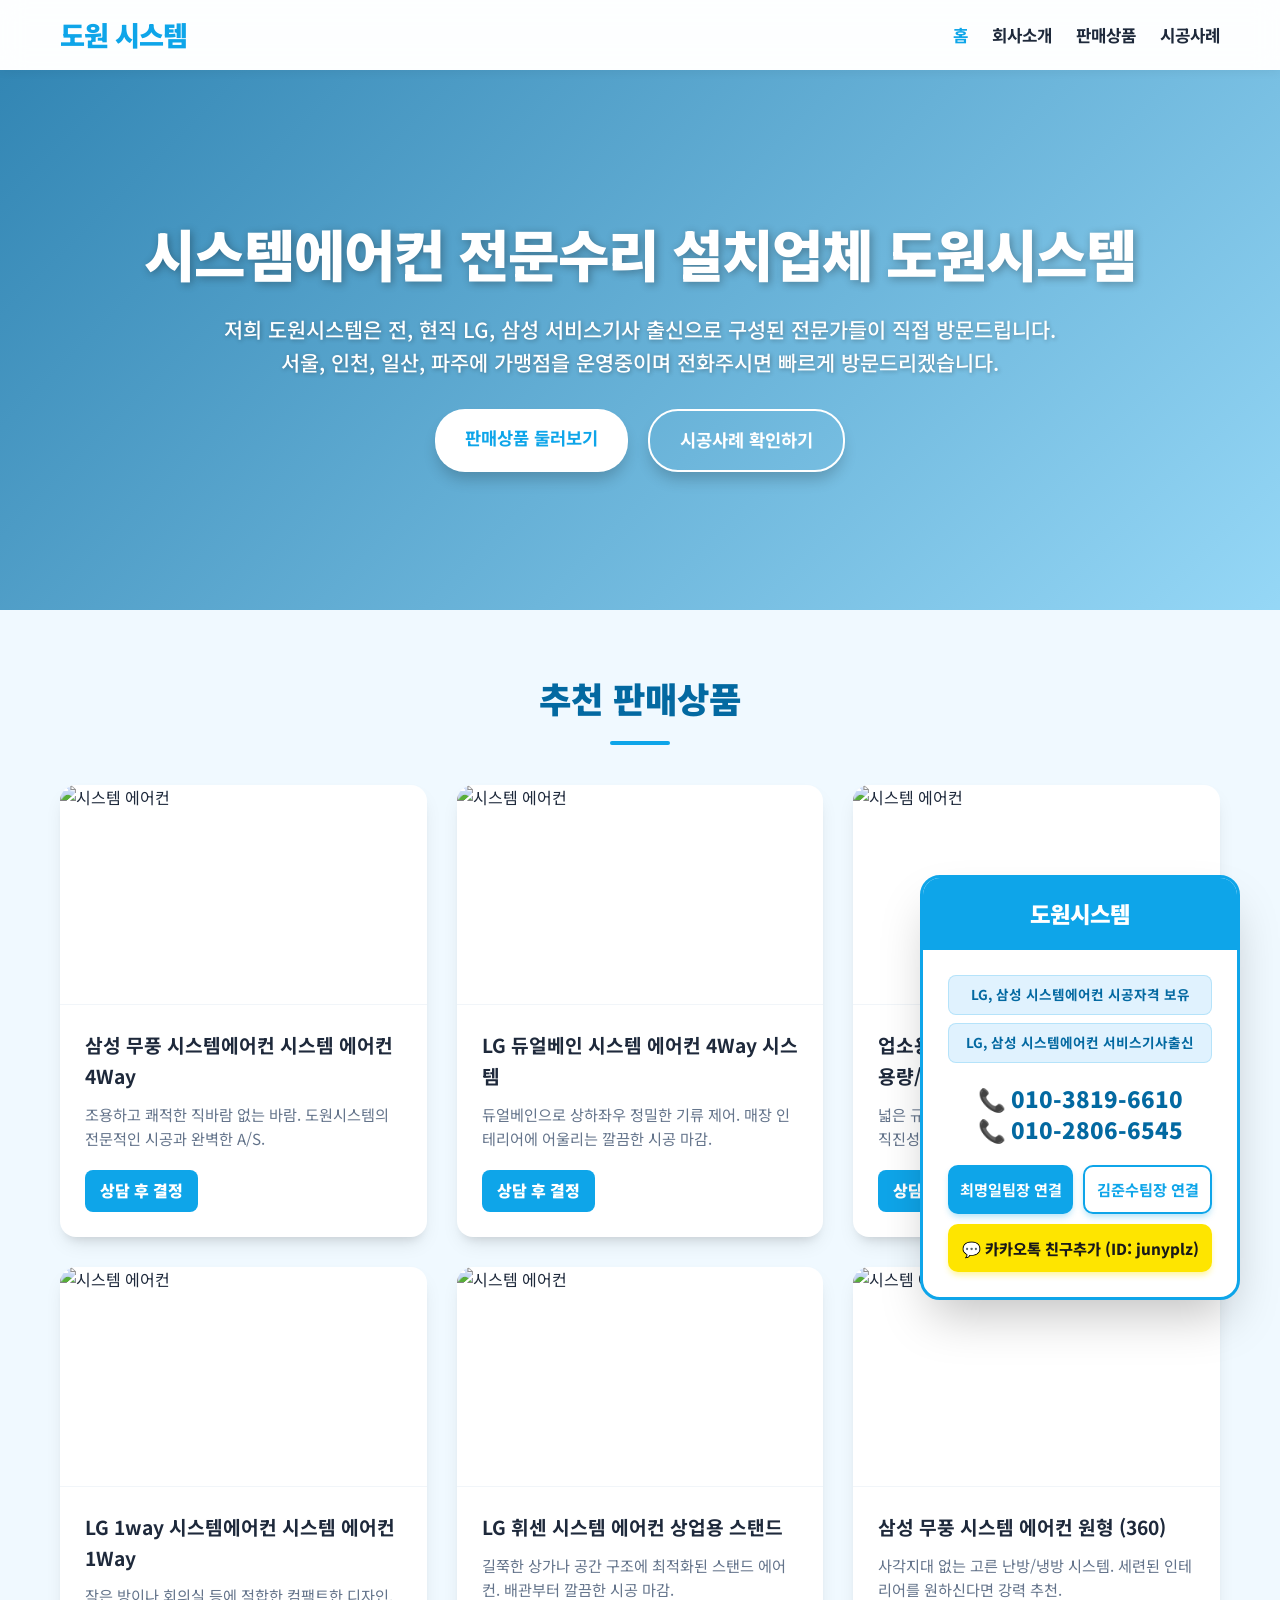
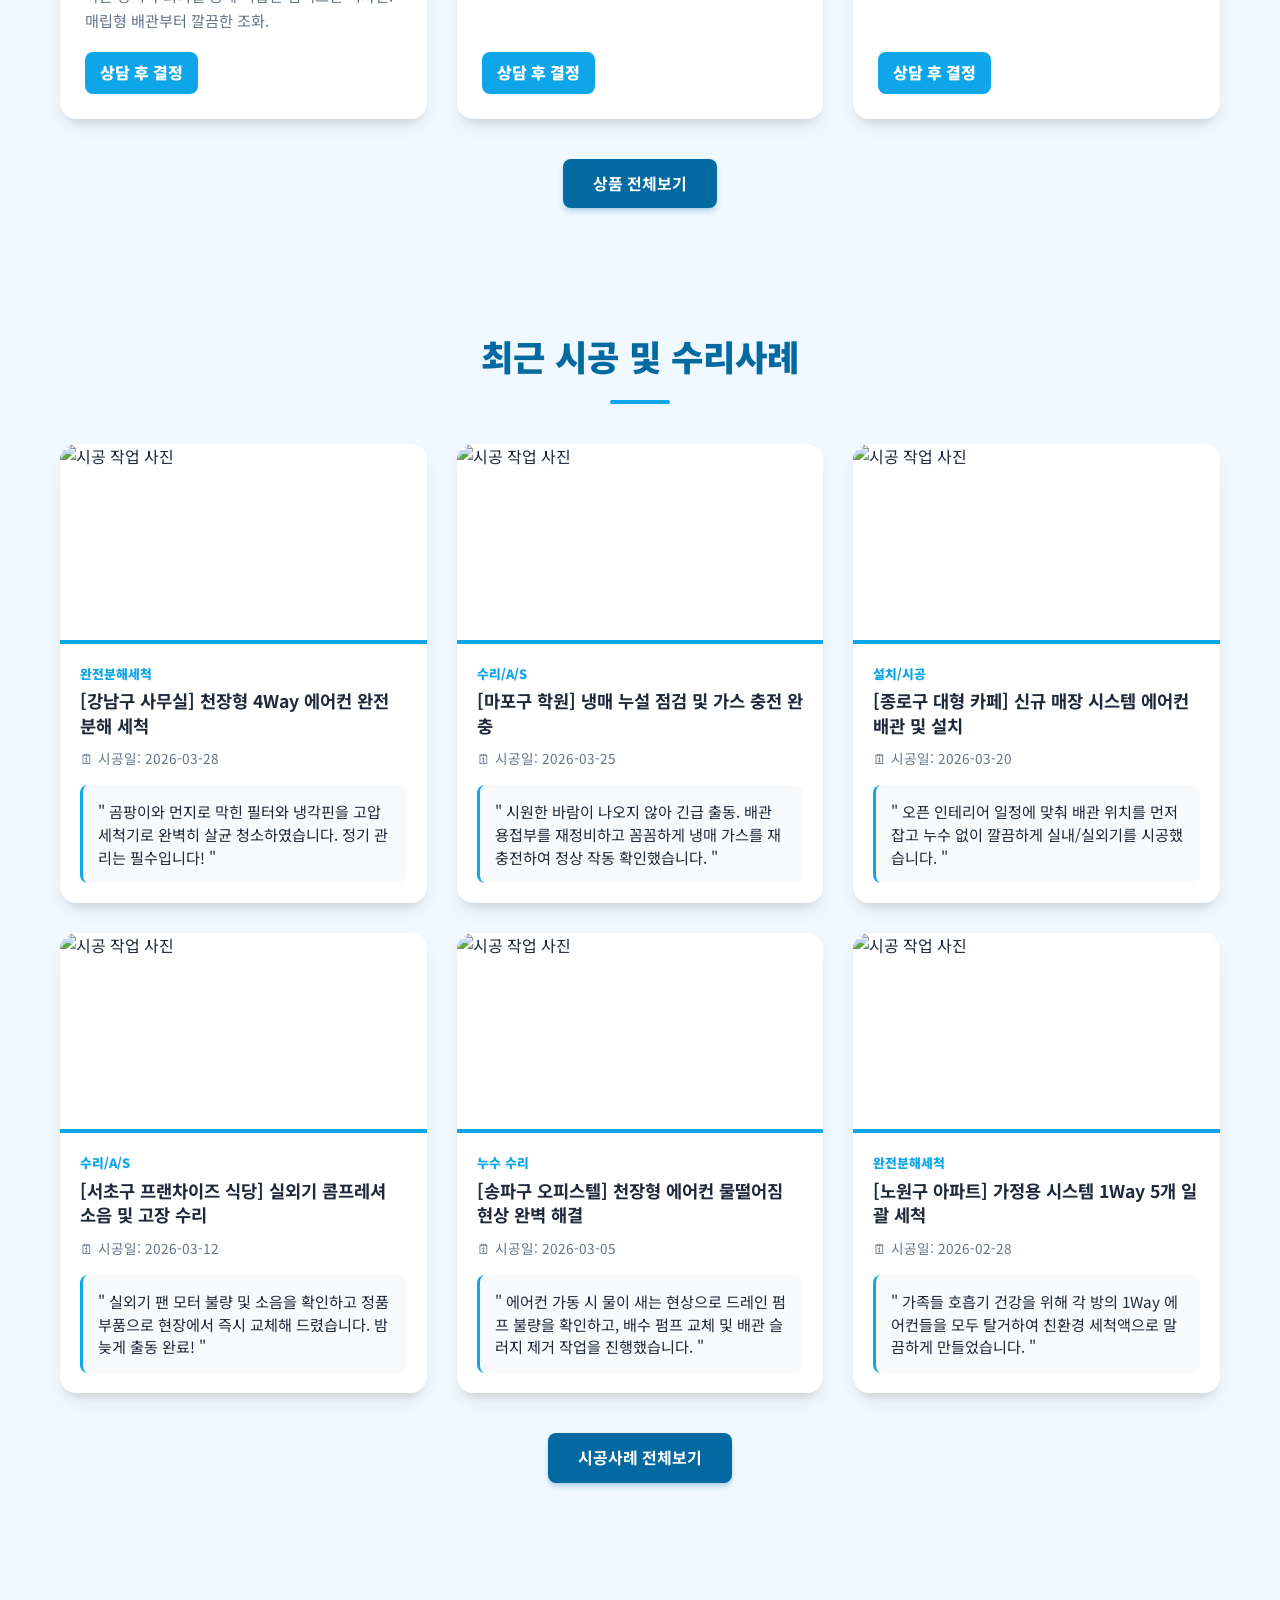
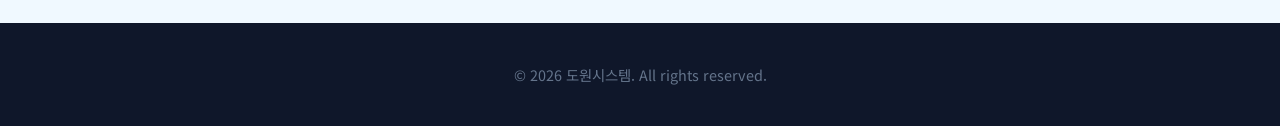
==== index.html @ b9a79e6d "Add files via upload" ====
<!DOCTYPE html>
<html lang="ko">
<head>
    <meta charset="UTF-8">
    <meta name="viewport" content="width=device-width, initial-scale=1.0">
    <title>도원시스템 - 시스템 에어컨 수리 및 판매 전문</title>
    <meta name="description" content="LG, 삼성 시스템에어컨 전문. 수리, 판매, 세척을 책임지는 도원시스템입니다. 최고의 기술력으로 보답하겠습니다.">
    <link rel="stylesheet" href="styles.css">
    <link href="https://fonts.googleapis.com/css2?family=Noto+Sans+KR:wght@400;500;700;900&display=swap" rel="stylesheet">
</head>
<body>
    <!-- Header -->
    <header class="navbar">
        <div class="container">
            <h1 class="logo"><a href="index.html" style="color:inherit;text-decoration:none;">도원 시스템</a></h1>
            <nav>
                <a href="index.html" class="active">홈</a>
                <a href="about.html">회사소개</a>
                <a href="products.html">판매상품</a>
                <a href="portfolio.html">시공사례</a>
            </nav>
        </div>
    </header>

    <!-- Hero Section -->
    <section id="hero" class="hero">
        <div class="hero-overlay"></div>
        <div class="hero-content">
            <h2>시스템에어컨 전문수리 설치업체 도원시스템</h2>
            <p>저희 도원시스템은 전, 현직 LG, 삼성 서비스기사 출신으로 구성된 전문가들이 직접 방문드립니다.<br>서울, 인천, 일산, 파주에 가맹점을 운영중이며 전화주시면 빠르게 방문드리겠습니다.</p>
            <div class="hero-buttons">
                <a href="products.html" class="hero-btn">판매상품 둘러보기</a>
                <a href="portfolio.html" class="hero-btn outline">시공사례 확인하기</a>
            </div>
        </div>
    </section>

    <!-- Preview Sections -->
    <main class="container">
        <!-- Products Preview Section -->
        <section id="preview-products" class="section">
            <h2 class="section-title">추천 판매상품</h2>
            <div class="grid" id="product-grid-preview">
                <!-- 6 Products dynamically inserted via JS -->
            </div>
            <div class="center-btn-container">
                <a href="products.html" class="view-all-btn">상품 전체보기</a>
            </div>
        </section>

        <!-- Portfolio Preview Section -->
        <section id="preview-portfolio" class="section">
            <h2 class="section-title">최근 시공 및 수리사례</h2>
            <div class="grid" id="portfolio-grid-preview">
                <!-- 6 Portfolios dynamically inserted via JS -->
            </div>
            <div class="center-btn-container">
                <a href="portfolio.html" class="view-all-btn">시공사례 전체보기</a>
            </div>
        </section>
    </main>

    <!-- Floating Business Card -->
    <div class="floating-card visible" id="floating-card">
        <div class="card-header">도원시스템</div>
        <div class="card-body">
            <div class="qualifications">
                <span class="badge">LG, 삼성 시스템에어컨 시공자격 보유</span>
                <span class="badge">LG, 삼성 시스템에어컨 서비스기사출신</span>
            </div>
            <div class="contact-info">
                <p>📞 010-3819-6610</p>
                <p>📞 010-2806-6545</p>
            </div>
            <div class="btn-group">
                <a href="tel:01038196610" class="call-btn">최명일팀장 연결</a>
                <a href="tel:01028066545" class="call-btn outline">김준수팀장 연결</a>
            </div>
            <a href="kakaotalk://addfriend?id=junyplz" class="kakao-btn" onclick="if(!/Android|iPhone|iPad|iPod/i.test(navigator.userAgent)){ prompt('PC에서는 아래 카카오톡 ID를 복사하여 추가해주세요.', 'junyplz'); return false; }">💬 카카오톡 친구추가 (ID: junyplz)</a>
        </div>
    </div>

    <!-- Footer -->
    <footer>
        <div class="container">
            <p>&copy; 2026 도원시스템. All rights reserved.</p>
        </div>
    </footer>

    <script src="data.js"></script>
    <script src="script.js"></script>
</body>
</html>
---- styles.css ----
:root {
    --primary-blue: #0ea5e9;
    --sky-blue: #e0f2fe;
    --dark-blue: #0369a1;
    --text-dark: #1e293b;
    --text-light: #64748b;
    --bg-white: #ffffff;
    --shadow: 0 10px 20px -5px rgba(0, 0, 0, 0.1), 0 8px 10px -6px rgba(0, 0, 0, 0.1);
}

* {
    margin: 0;
    padding: 0;
    box-sizing: border-box;
    font-family: 'Noto Sans KR', sans-serif;
    scroll-behavior: smooth;
}

body {
    background-color: #f0f9ff;
    color: var(--text-dark);
    line-height: 1.6;
}

.container {
    max-width: 1200px;
    margin: 0 auto;
    padding: 0 20px;
}

/* Header */
.navbar {
    background-color: rgba(255, 255, 255, 0.85);
    backdrop-filter: blur(12px);
    position: fixed;
    top: 0;
    width: 100%;
    z-index: 1000;
    box-shadow: 0 2px 10px rgba(0,0,0,0.05);
}

.navbar .container {
    display: flex;
    justify-content: space-between;
    align-items: center;
    height: 70px;
}

.logo {
    color: var(--primary-blue);
    font-weight: 900;
    font-size: 1.7rem;
    letter-spacing: -1px;
}

.navbar nav a {
    text-decoration: none;
    color: var(--text-dark);
    margin-left: 20px;
    font-weight: 700;
    font-size: 1.05rem;
    transition: color 0.3s;
}

.navbar nav a:hover, .navbar nav a.active {
    color: var(--primary-blue);
}

/* Page Header for subpages */
.page-header {
    margin-top: 70px;
    background: linear-gradient(135deg, rgba(3, 105, 161, 0.9), rgba(14, 165, 233, 0.8));
    color: white;
    padding: 60px 0;
    text-align: center;
}

.page-header h2 {
    font-size: 2.5rem;
    font-weight: 900;
    margin-bottom: 15px;
    text-shadow: 1px 1px 4px rgba(0,0,0,0.3);
}

.page-header p {
    font-size: 1.2rem;
    font-weight: 500;
}

/* Hero Section */
.hero {
    background-image: url('images/hero.png');
    background-size: cover;
    background-position: center;
    position: relative;
    display: flex;
    align-items: center;
    justify-content: center;
    text-align: center;
    margin-top: 70px; /* offset header */
    height: 60vh;
    min-height: 400px;
}

.fullscreen-hero {
    height: calc(100vh - 70px);
}

.hero-overlay {
    position: absolute;
    top: 0;
    left: 0;
    width: 100%;
    height: 100%;
    background: linear-gradient(135deg, rgba(3, 105, 161, 0.8), rgba(14, 165, 233, 0.4));
}

.hero-content {
    position: relative;
    z-index: 1;
    color: white;
    padding: 20px;
    animation: fadeInUp 1s cubic-bezier(0.165, 0.84, 0.44, 1);
}

.hero-content h2 {
    font-size: 3.5rem;
    font-weight: 900;
    margin-bottom: 15px;
    letter-spacing: -2px;
    text-shadow: 2px 2px 8px rgba(0,0,0,0.3);
}

.hero-content p {
    font-size: 1.3rem;
    font-weight: 500;
    text-shadow: 1px 1px 4px rgba(0,0,0,0.3);
    margin-bottom: 30px;
}

.hero-buttons {
    display: flex;
    justify-content: center;
    gap: 20px;
    flex-wrap: wrap;
}

.hero-btn {
    display: inline-block;
    padding: 15px 30px;
    font-size: 1.1rem;
    font-weight: 700;
    border-radius: 30px;
    text-decoration: none;
    transition: all 0.3s;
    background: white;
    color: var(--primary-blue);
    box-shadow: 0 10px 15px -3px rgba(0,0,0,0.2);
}

.hero-btn:hover {
    transform: translateY(-3px);
    box-shadow: 0 15px 25px -3px rgba(0,0,0,0.3);
}

.hero-btn.outline {
    background: transparent;
    border: 2px solid white;
    color: white;
}

.hero-btn.outline:hover {
    background: white;
    color: var(--primary-blue);
}

@keyframes fadeInUp {
    from { opacity: 0; transform: translateY(30px); }
    to { opacity: 1; transform: translateY(0); }
}

/* Sections */
.section {
    padding: 60px 0;
}

.section-title {
    text-align: center;
    font-size: 2.2rem;
    color: var(--dark-blue);
    margin-bottom: 40px;
    font-weight: 900;
    position: relative;
}

.section-title::after {
    content: '';
    display: block;
    width: 60px;
    height: 4px;
    background: var(--primary-blue);
    margin: 15px auto 0;
    border-radius: 2px;
}

/* Grid */
.grid {
    display: grid;
    grid-template-columns: repeat(auto-fill, minmax(280px, 1fr));
    gap: 30px;
}

/* Product Card */
.product-card {
    background: var(--bg-white);
    border-radius: 16px;
    overflow: hidden;
    box-shadow: var(--shadow);
    transition: transform 0.3s cubic-bezier(0.175, 0.885, 0.32, 1.275), box-shadow 0.3s;
    display: flex;
    flex-direction: column;
}

.product-card:hover {
    transform: translateY(-8px);
    box-shadow: 0 20px 30px rgba(0,0,0,0.12);
}

.product-img {
    width: 100%;
    height: 220px;
    object-fit: cover;
    border-bottom: 1px solid #f1f5f9;
}

.product-info {
    padding: 25px;
    display: flex;
    flex-direction: column;
    flex-grow: 1;
}

.product-title {
    font-size: 1.2rem;
    font-weight: 700;
    margin-bottom: 10px;
    color: var(--text-dark);
}

.product-desc {
    font-size: 0.95rem;
    color: var(--text-light);
    margin-bottom: 20px;
    flex-grow: 1;
}

.product-price {
    font-weight: 900;
    color: white;
    background-color: var(--primary-blue);
    padding: 8px 15px;
    border-radius: 8px;
    text-align: center;
    font-size: 1rem;
    display: inline-block;
    align-self: flex-start;
}

/* Portfolio Card */
.portfolio-card {
    background: var(--bg-white);
    border-radius: 16px;
    overflow: hidden;
    box-shadow: var(--shadow);
    transition: transform 0.3s;
    display: flex;
    flex-direction: column;
}

.portfolio-card:hover {
    transform: translateY(-5px);
    box-shadow: 0 20px 30px rgba(0,0,0,0.15);
}

.portfolio-img {
    width: 100%;
    height: 200px;
    object-fit: cover;
    border-bottom: 4px solid var(--primary-blue);
}

.portfolio-info {
    padding: 20px;
}

.portfolio-category {
    font-size: 0.8rem;
    font-weight: 900;
    color: var(--primary-blue);
    margin-bottom: 5px;
    text-transform: uppercase;
}

.portfolio-title {
    font-size: 1.1rem;
    font-weight: 700;
    color: var(--text-dark);
    margin-bottom: 10px;
    line-height: 1.4;
}

.portfolio-date {
    font-size: 0.85rem;
    color: var(--text-light);
    margin-bottom: 15px;
}

.portfolio-desc {
    font-size: 0.95rem;
    color: var(--text-dark);
    line-height: 1.5;
    background: #f8fafc;
    padding: 15px;
    border-radius: 8px;
    border-left: 3px solid var(--primary-blue);
}

/* Previews View All Button */
.center-btn-container {
    text-align: center;
    margin-top: 40px;
}

.view-all-btn {
    display: inline-block;
    background: var(--dark-blue);
    color: white;
    padding: 12px 30px;
    border-radius: 8px;
    font-weight: 700;
    text-decoration: none;
    transition: background 0.3s, transform 0.2s;
    box-shadow: 0 4px 6px -1px rgba(3, 105, 161, 0.3);
}

.view-all-btn:hover {
    background: var(--primary-blue);
    transform: translateY(-2px);
}

/* About Section */
.about-section {
    padding: 80px 0;
}

.about-flex {
    display: flex;
    flex-direction: column;
    gap: 40px;
}

@media (min-width: 900px) {
    .about-flex {
        flex-direction: row;
        align-items: center;
    }
}

.about-image-wrapper {
    flex: 1;
}

.about-image {
    width: 100%;
    border-radius: 20px;
    box-shadow: 0 20px 25px -5px rgba(0, 0, 0, 0.1);
    object-fit: cover;
    height: 100%;
    max-height: 500px;
}

.about-text-wrapper {
    flex: 1;
}

.about-title {
    font-size: 2rem;
    font-weight: 900;
    color: var(--dark-blue);
    margin-bottom: 20px;
    line-height: 1.3;
}

.about-desc {
    font-size: 1.05rem;
    color: var(--text-dark);
    margin-bottom: 30px;
}

.about-credentials {
    display: flex;
    flex-direction: column;
    gap: 20px;
}

.cred-item {
    display: flex;
    align-items: center;
    background: white;
    padding: 15px 20px;
    border-radius: 12px;
    box-shadow: var(--shadow);
    border-left: 4px solid var(--primary-blue);
}

.cred-icon {
    font-size: 2rem;
    margin-right: 20px;
}

.cred-info h4 {
    font-size: 1.1rem;
    font-weight: 700;
    margin-bottom: 5px;
    color: var(--text-dark);
}

.cred-info p {
    font-size: 0.9rem;
    color: var(--text-light);
}

/* Floating Card */
.floating-card {
    position: fixed;
    right: 40px;
    bottom: -400px; /* hidden initially */
    width: 320px;
    background: var(--bg-white);
    border-radius: 20px;
    box-shadow: 0 25px 50px -12px rgba(0, 0, 0, 0.25);
    z-index: 999;
    border: 3px solid var(--primary-blue);
    overflow: hidden;
    transition: bottom 0.6s cubic-bezier(0.175, 0.885, 0.32, 1.275);
}

.floating-card.visible {
    bottom: 40px;
}

/* On subpages without a long scroll requirement initially, show the card or based on scroll */
body:not(:has(#hero)) .floating-card {
    bottom: 40px;
}

.card-header {
    background: var(--primary-blue);
    color: white;
    padding: 18px;
    text-align: center;
    font-weight: 900;
    font-size: 1.4rem;
    letter-spacing: -1px;
}

.card-body {
    padding: 25px;
}

.qualifications {
    margin-bottom: 20px;
    display: flex;
    flex-direction: column;
    gap: 8px;
}

.badge {
    display: block;
    background: var(--sky-blue);
    color: var(--dark-blue);
    padding: 8px 12px;
    border-radius: 8px;
    font-size: 0.85rem;
    font-weight: 700;
    text-align: center;
    border: 1px solid rgba(14, 165, 233, 0.2);
}

.contact-info {
    text-align: center;
    font-size: 1.4rem;
    font-weight: 900;
    color: var(--dark-blue);
    margin-bottom: 20px;
    line-height: 1.4;
}

.btn-group {
    display: flex;
    gap: 10px;
}

.call-btn {
    flex: 1;
    display: block;
    background: var(--primary-blue);
    color: white;
    text-align: center;
    padding: 12px 10px;
    border-radius: 10px;
    text-decoration: none;
    font-weight: 700;
    font-size: 0.95rem;
    transition: background 0.3s, transform 0.2s;
    box-shadow: 0 4px 6px -1px rgba(14, 165, 233, 0.3);
}

.call-btn.outline {
    background: white;
    color: var(--primary-blue);
    border: 2px solid var(--primary-blue);
    padding: 10px;
}

.call-btn:hover {
    background: var(--dark-blue);
    color: white;
    transform: translateY(-2px);
}

.kakao-btn {
    display: block;
    background: #FEE500;
    color: #191919;
    text-align: center;
    padding: 12px 10px;
    border-radius: 10px;
    text-decoration: none;
    font-weight: 800;
    font-size: 0.95rem;
    transition: background 0.3s, transform 0.2s;
    box-shadow: 0 4px 6px -1px rgba(254, 229, 0, 0.4);
    margin-top: 10px;
}

.kakao-btn:hover {
    background: #f4dc00;
    transform: translateY(-2px);
}


/* Footer */
footer {
    background: #0f172a;
    color: var(--text-light);
    text-align: center;
    padding: 40px 0;
    margin-top: 80px;
    font-size: 0.9rem;
}

/* Responsive */
@media (max-width: 768px) {
    .floating-card {
        right: 20px;
        width: calc(100% - 40px);
    }
    .floating-card.visible {
        bottom: 20px;
    }
    .hero-content h2 {
        font-size: 2.5rem;
    }
    .navbar nav a {
        margin-left: 10px;
        font-size: 0.9rem;
    }
}
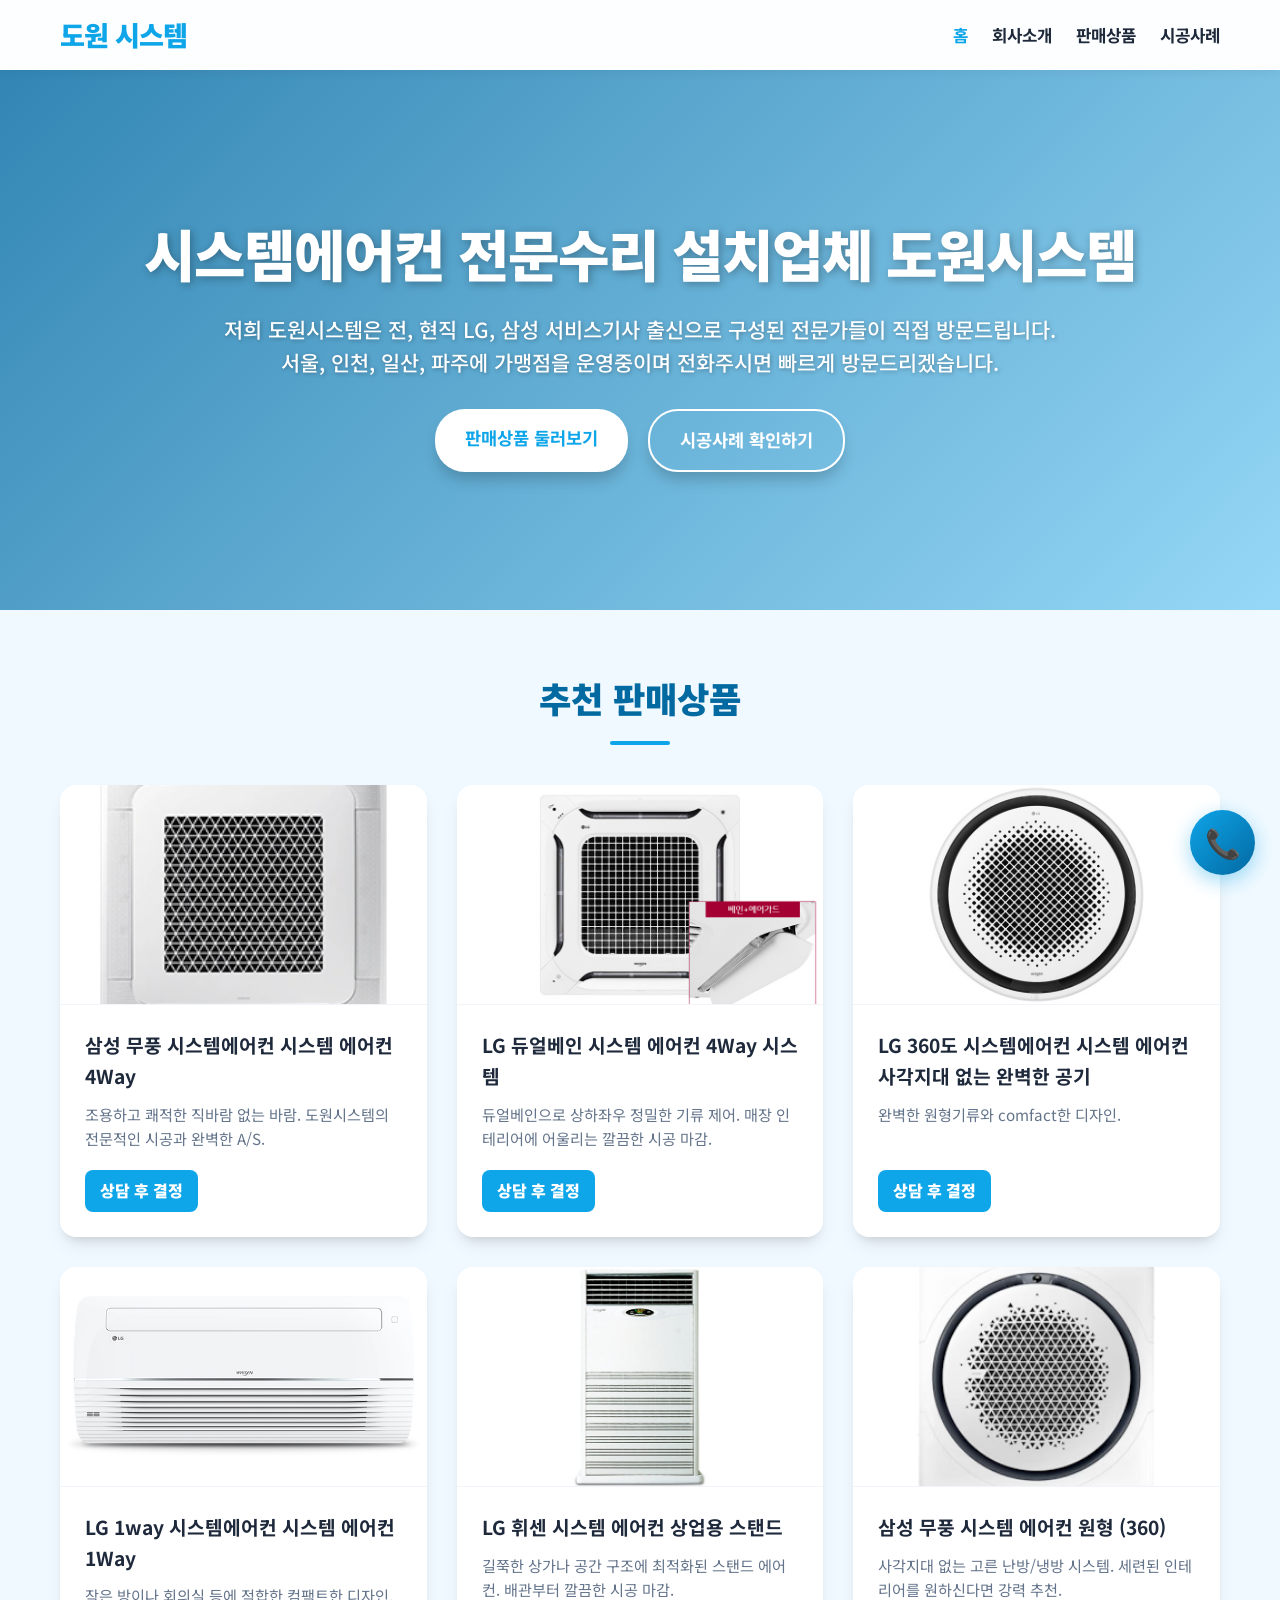
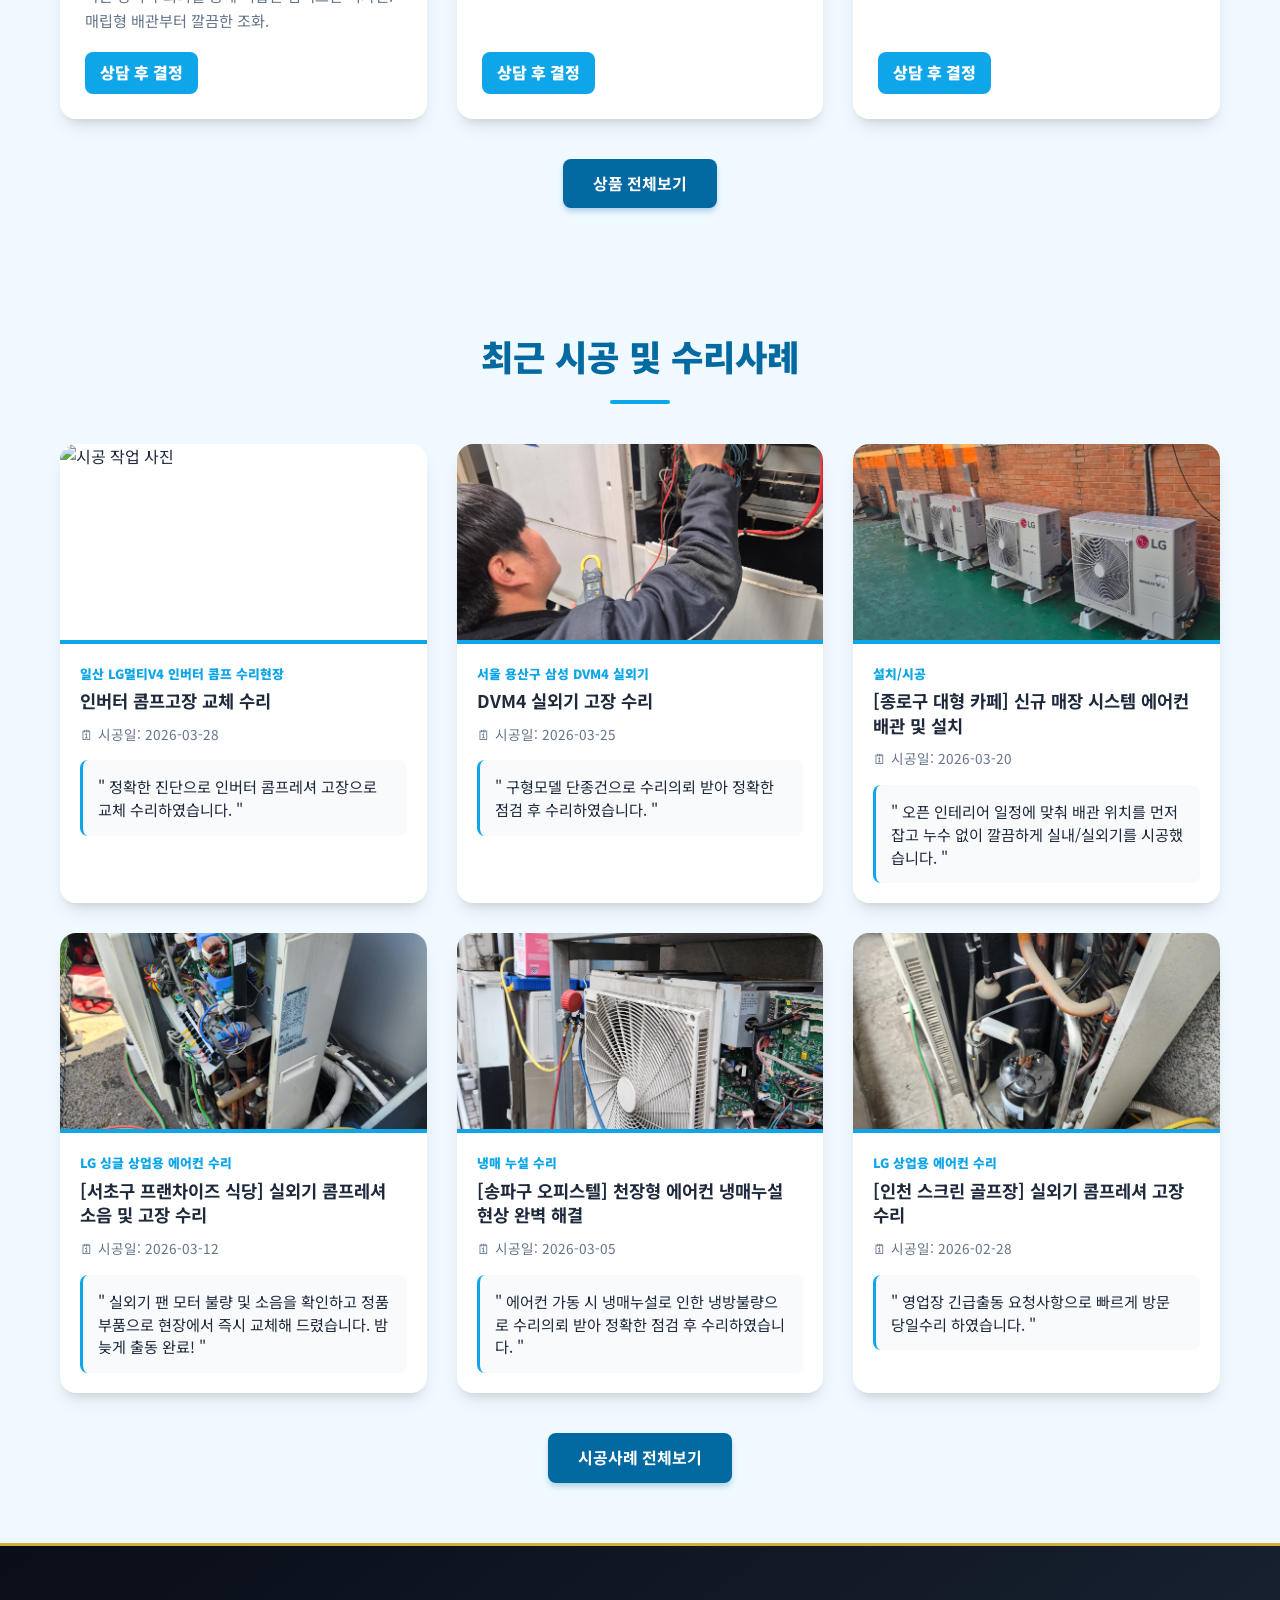
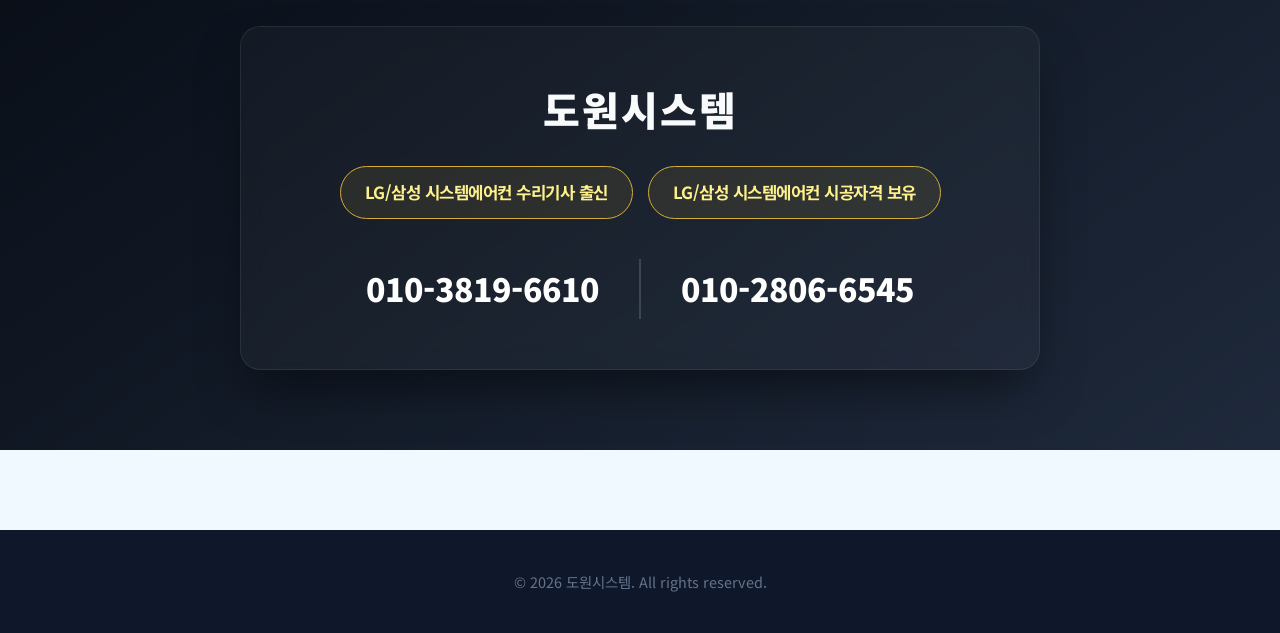
==== commit 6aa94409: "Add files via upload" ====
--- a/index.html
+++ b/index.html
@@ -28,7 +28,9 @@
         <div class="hero-content">
             <h2>시스템에어컨 전문수리 설치업체 도원시스템</h2>
             <p>저희 도원시스템은 전, 현직 LG, 삼성 서비스기사 출신으로 구성된 전문가들이 직접 방문드립니다.<br>서울, 인천, 일산, 파주에 가맹점을 운영중이며 전화주시면 빠르게 방문드리겠습니다.</p>
-            <div class="hero-buttons">
+
+
+            <div class="hero-buttons" style="margin-top: 30px;">
                 <a href="products.html" class="hero-btn">판매상품 둘러보기</a>
                 <a href="portfolio.html" class="hero-btn outline">시공사례 확인하기</a>
             </div>
@@ -60,25 +62,34 @@
         </section>
     </main>
 
-    <!-- Floating Business Card -->
-    <div class="floating-card visible" id="floating-card">
-        <div class="card-header">도원시스템</div>
-        <div class="card-body">
-            <div class="qualifications">
-                <span class="badge">LG, 삼성 시스템에어컨 시공자격 보유</span>
-                <span class="badge">LG, 삼성 시스템에어컨 서비스기사출신</span>
+
+
+    <!-- Premium Footer Business Card (Home Page Only) -->
+    <section class="premium-business-card">
+        <div class="container">
+            <div class="pbc-content">
+                <h2 class="pbc-logo">도원시스템</h2>
+                <div class="pbc-badges">
+                    <span class="pbc-badge">LG/삼성 시스템에어컨 수리기사 출신</span>
+                    <span class="pbc-badge">LG/삼성 시스템에어컨 시공자격 보유</span>
+                </div>
+                <div class="pbc-contacts">
+                    <div class="pbc-contact-item">
+                        <a href="tel:01038196610" class="pbc-phone">010-3819-6610</a>
+                    </div>
+                    <div class="pbc-divider"></div>
+                    <div class="pbc-contact-item">
+                        <a href="tel:01028066545" class="pbc-phone">010-2806-6545</a>
+                    </div>
+                </div>
             </div>
-            <div class="contact-info">
-                <p>📞 010-3819-6610</p>
-                <p>📞 010-2806-6545</p>
-            </div>
-            <div class="btn-group">
-                <a href="tel:01038196610" class="call-btn">최명일팀장 연결</a>
-                <a href="tel:01028066545" class="call-btn outline">김준수팀장 연결</a>
-            </div>
-            <a href="kakaotalk://addfriend?id=junyplz" class="kakao-btn" onclick="if(!/Android|iPhone|iPad|iPod/i.test(navigator.userAgent)){ prompt('PC에서는 아래 카카오톡 ID를 복사하여 추가해주세요.', 'junyplz'); return false; }">💬 카카오톡 친구추가 (ID: junyplz)</a>
         </div>
-    </div>
+    </section>
+
+    <!-- Floating Call Button -->
+    <a href="tel:01028066545" class="floating-call-btn" title="상담 전화 바로연결">
+        📞
+    </a>
 
     <!-- Footer -->
     <footer>
--- a/styles.css
+++ b/styles.css
@@ -89,7 +89,7 @@
 
 /* Hero Section */
 .hero {
-    background-image: url('images/hero.png');
+    background-image: url('images/1.jpg');
     background-size: cover;
     background-position: center;
     position: relative;
@@ -178,6 +178,8 @@
     from { opacity: 0; transform: translateY(30px); }
     to { opacity: 1; transform: translateY(0); }
 }
+
+
 
 /* Sections */
 .section {
@@ -430,43 +432,7 @@
     color: var(--text-light);
 }
 
-/* Floating Card */
-.floating-card {
-    position: fixed;
-    right: 40px;
-    bottom: -400px; /* hidden initially */
-    width: 320px;
-    background: var(--bg-white);
-    border-radius: 20px;
-    box-shadow: 0 25px 50px -12px rgba(0, 0, 0, 0.25);
-    z-index: 999;
-    border: 3px solid var(--primary-blue);
-    overflow: hidden;
-    transition: bottom 0.6s cubic-bezier(0.175, 0.885, 0.32, 1.275);
-}
-
-.floating-card.visible {
-    bottom: 40px;
-}
-
-/* On subpages without a long scroll requirement initially, show the card or based on scroll */
-body:not(:has(#hero)) .floating-card {
-    bottom: 40px;
-}
-
-.card-header {
-    background: var(--primary-blue);
-    color: white;
-    padding: 18px;
-    text-align: center;
-    font-weight: 900;
-    font-size: 1.4rem;
-    letter-spacing: -1px;
-}
-
-.card-body {
-    padding: 25px;
-}
+
 
 .qualifications {
     margin-bottom: 20px;
@@ -560,14 +526,149 @@
     font-size: 0.9rem;
 }
 
+/* Premium Footer Business Card */
+.premium-business-card {
+    background: #0f172a;
+    background-image: linear-gradient(145deg, #090e17 0%, #1e293b 100%);
+    padding: 80px 20px;
+    color: white;
+    text-align: center;
+    border-top: 3px solid #d4af37; /* Gold accent */
+}
+
+.pbc-content {
+    max-width: 800px;
+    margin: 0 auto;
+    background: rgba(255, 255, 255, 0.03);
+    border: 1px solid rgba(255, 255, 255, 0.08);
+    border-radius: 20px;
+    padding: 50px 30px;
+    box-shadow: 0 25px 50px -12px rgba(0,0,0,0.5);
+    backdrop-filter: blur(10px);
+}
+
+.pbc-logo {
+    font-size: 2.5rem;
+    font-weight: 900;
+    margin-bottom: 25px;
+    letter-spacing: 2px;
+    color: #f8fafc;
+}
+
+.pbc-badges {
+    display: flex;
+    justify-content: center;
+    flex-wrap: wrap;
+    gap: 15px;
+    margin-bottom: 40px;
+}
+
+.pbc-badge {
+    background: rgba(212, 175, 55, 0.1);
+    border: 1px solid #d4af37;
+    color: #fef08a; /* Soft gold text */
+    padding: 12px 24px;
+    border-radius: 30px;
+    font-size: 1.05rem;
+    font-weight: 700;
+    letter-spacing: -0.5px;
+}
+
+.pbc-contacts {
+    display: flex;
+    justify-content: center;
+    align-items: center;
+    flex-wrap: wrap;
+    gap: 40px;
+}
+
+.pbc-contact-item {
+    display: flex;
+    flex-direction: column;
+    align-items: center;
+}
+
+.pbc-name {
+    font-size: 1.1rem;
+    color: #94a3b8;
+    margin-bottom: 8px;
+    font-weight: 500;
+}
+
+.pbc-phone {
+    font-size: 2rem;
+    font-weight: 900;
+    color: white;
+    text-decoration: none;
+    transition: color 0.3s;
+}
+
+.pbc-phone:hover {
+    color: #d4af37;
+}
+
+.pbc-divider {
+    width: 2px;
+    height: 60px;
+    background: rgba(255,255,255,0.15);
+}
+
+/* Footer override to blend with premium card if directly above it */
+.premium-business-card + footer {
+    margin-top: 0;
+    background: #090e17; /* match premium dark bg */
+}
+
+/* Floating Call Button */
+.floating-call-btn {
+    position: fixed;
+    right: 25px;
+    bottom: 25px;
+    width: 65px;
+    height: 65px;
+    background: linear-gradient(135deg, var(--primary-blue), var(--dark-blue));
+    color: white;
+    border-radius: 50%;
+    display: flex;
+    justify-content: center;
+    align-items: center;
+    font-size: 1.8rem;
+    text-decoration: none;
+    box-shadow: 0 6px 20px rgba(14, 165, 233, 0.4);
+    z-index: 1000;
+    transition: transform 0.3s cubic-bezier(0.175, 0.885, 0.32, 1.275), box-shadow 0.3s;
+}
+
+.floating-call-btn:hover {
+    transform: translateY(-5px) scale(1.05);
+    box-shadow: 0 10px 25px rgba(14, 165, 233, 0.6);
+}
+
 /* Responsive */
 @media (max-width: 768px) {
-    .floating-card {
-        right: 20px;
-        width: calc(100% - 40px);
-    }
-    .floating-card.visible {
-        bottom: 20px;
+    .pbc-contacts {
+        flex-direction: column;
+        gap: 25px;
+    }
+    .pbc-divider {
+        width: 100px;
+        height: 2px;
+    }
+    .pbc-phone {
+        font-size: 1.6rem;
+    }
+    .pbc-logo {
+        font-size: 2rem;
+    }
+    .pbc-content {
+        padding: 40px 20px;
+    }
+    .floating-call-btn {
+        width: 55px;
+        height: 55px;
+        font-size: 1.5rem;
+        right: 15px;
+        bottom: 15px;
     }
     .hero-content h2 {
         font-size: 2.5rem;
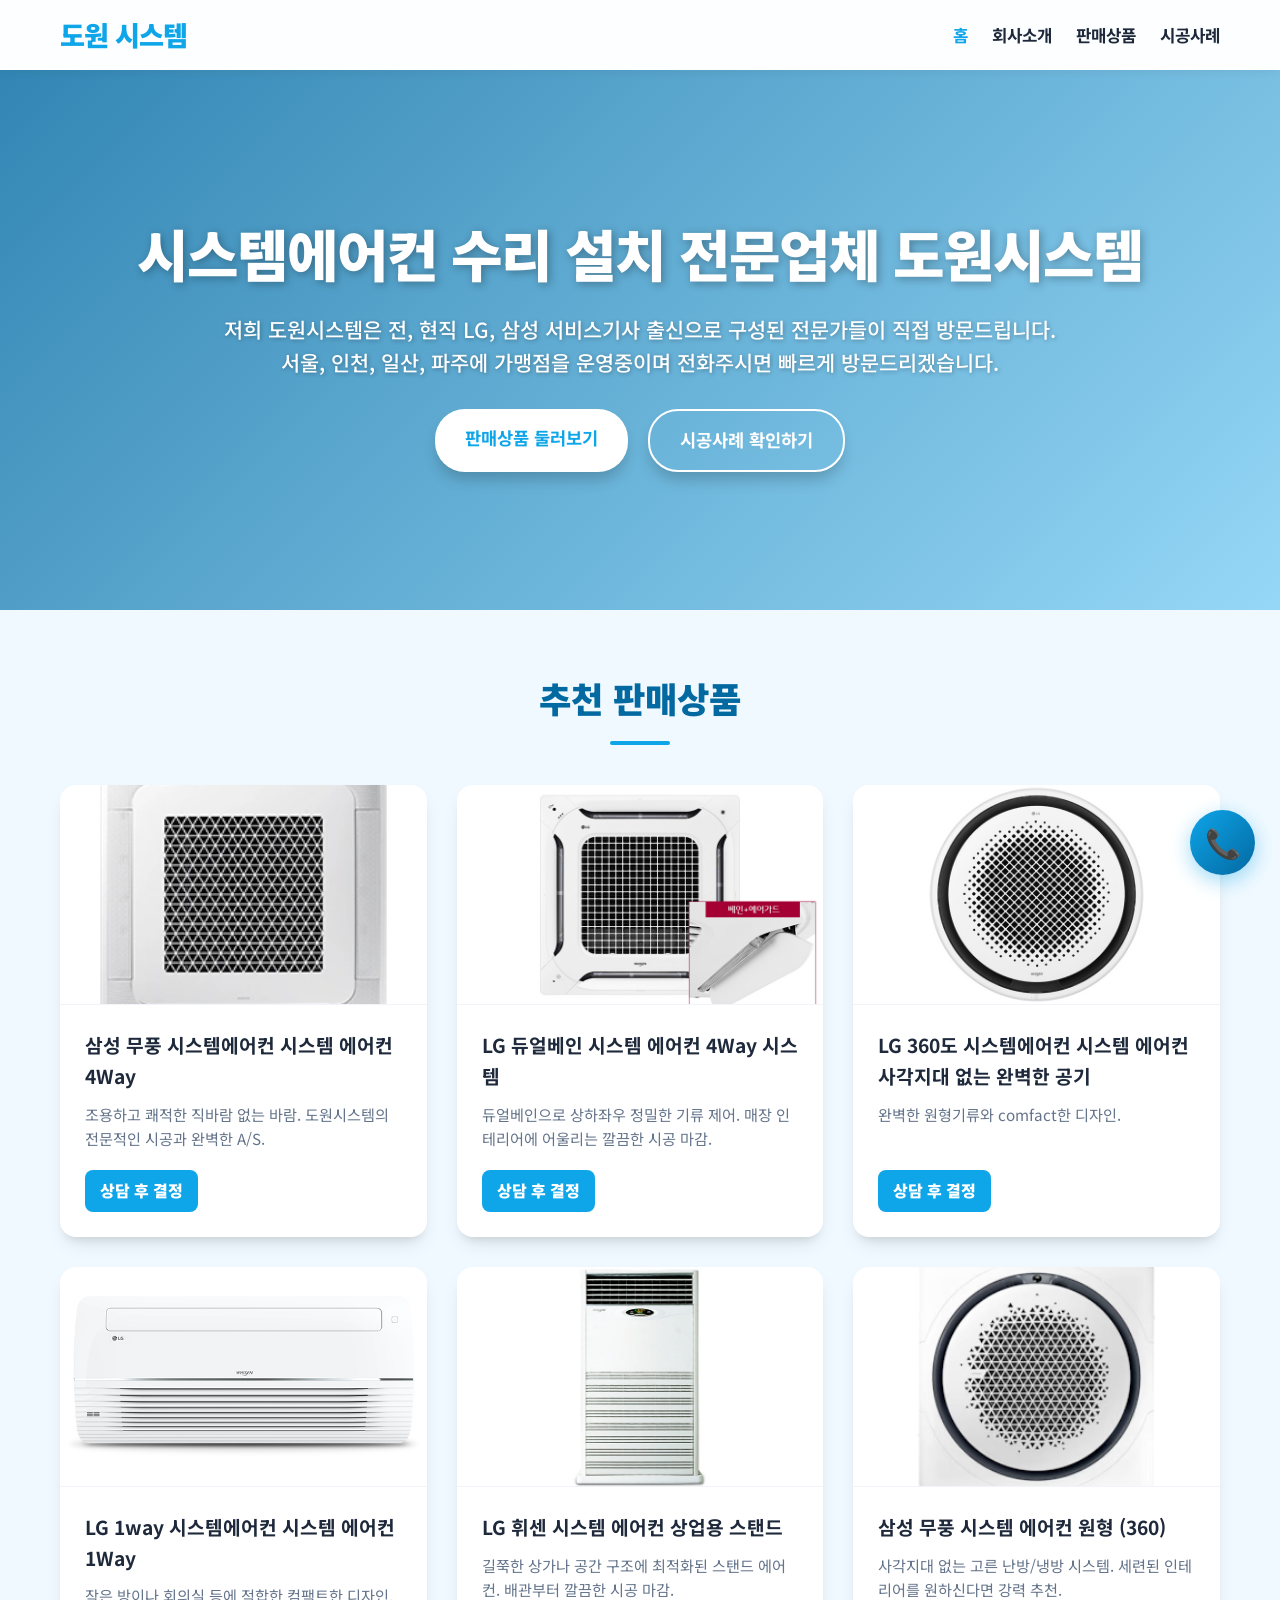
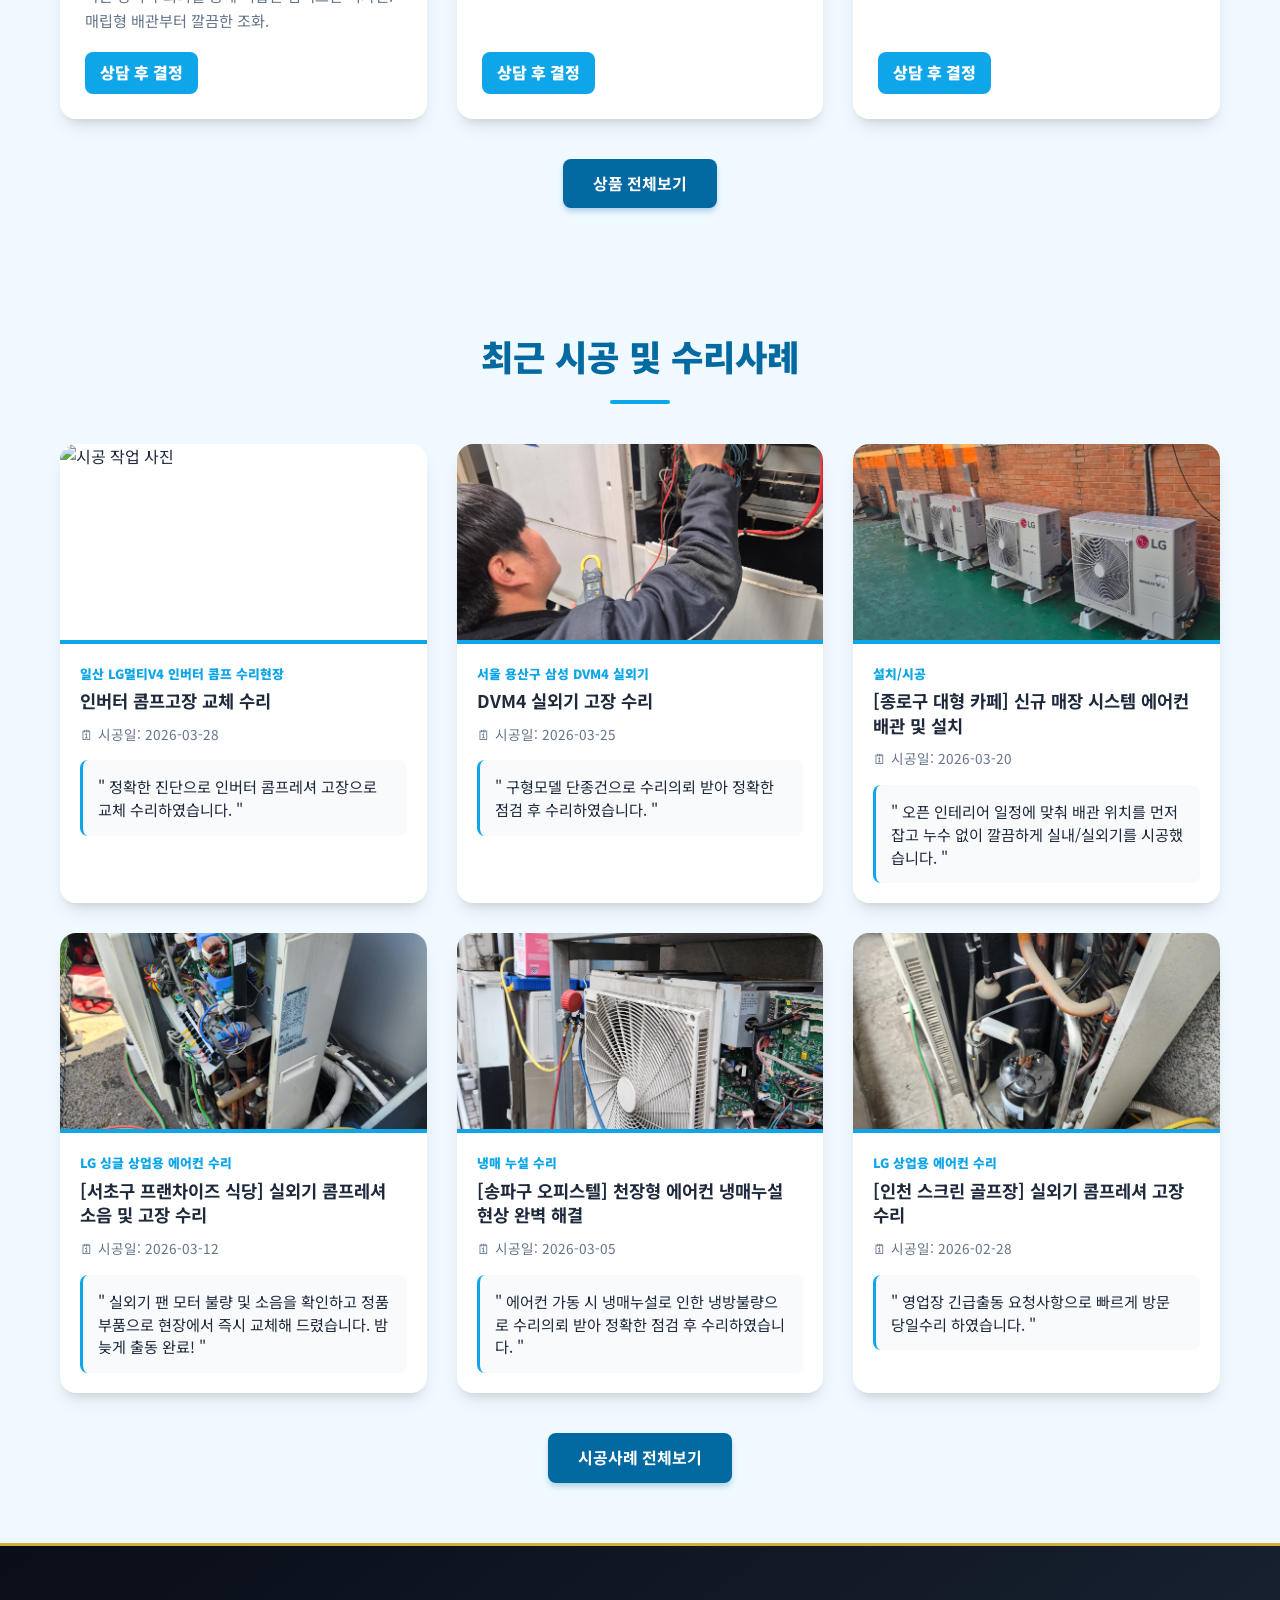
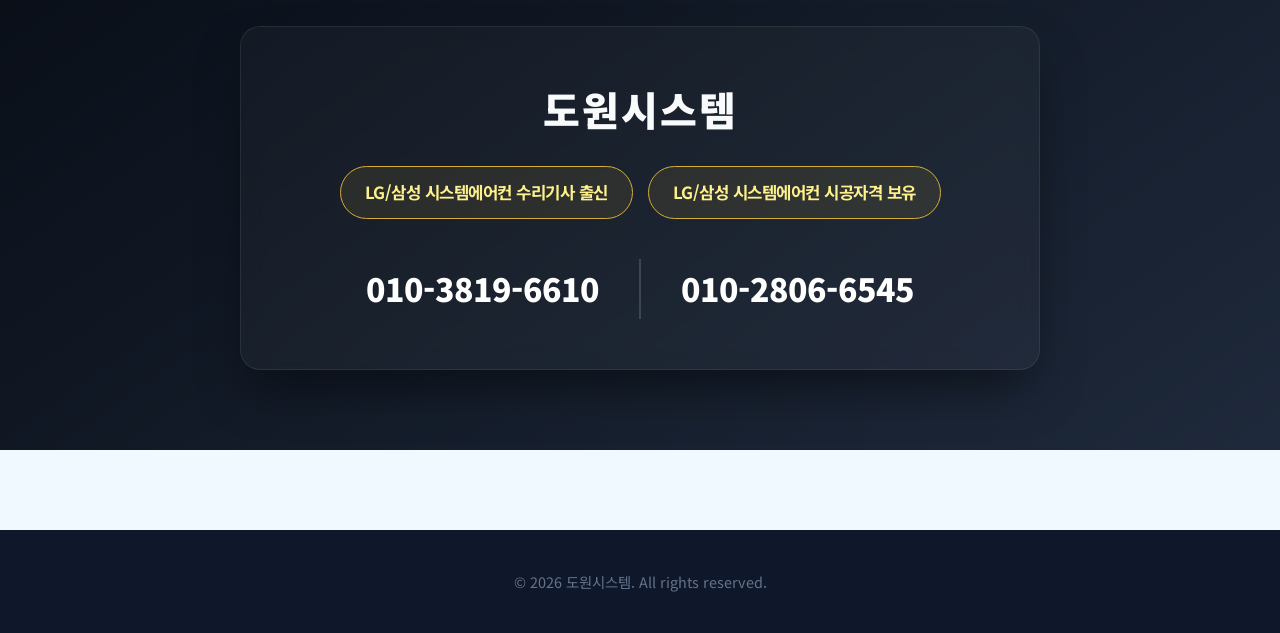
==== commit 235019b7: "Add files via upload" ====
--- a/index.html
+++ b/index.html
@@ -26,7 +26,7 @@
     <section id="hero" class="hero">
         <div class="hero-overlay"></div>
         <div class="hero-content">
-            <h2>시스템에어컨 전문수리 설치업체 도원시스템</h2>
+            <h2>시스템에어컨 수리 설치 전문업체 도원시스템</h2>
             <p>저희 도원시스템은 전, 현직 LG, 삼성 서비스기사 출신으로 구성된 전문가들이 직접 방문드립니다.<br>서울, 인천, 일산, 파주에 가맹점을 운영중이며 전화주시면 빠르게 방문드리겠습니다.</p>
 
 
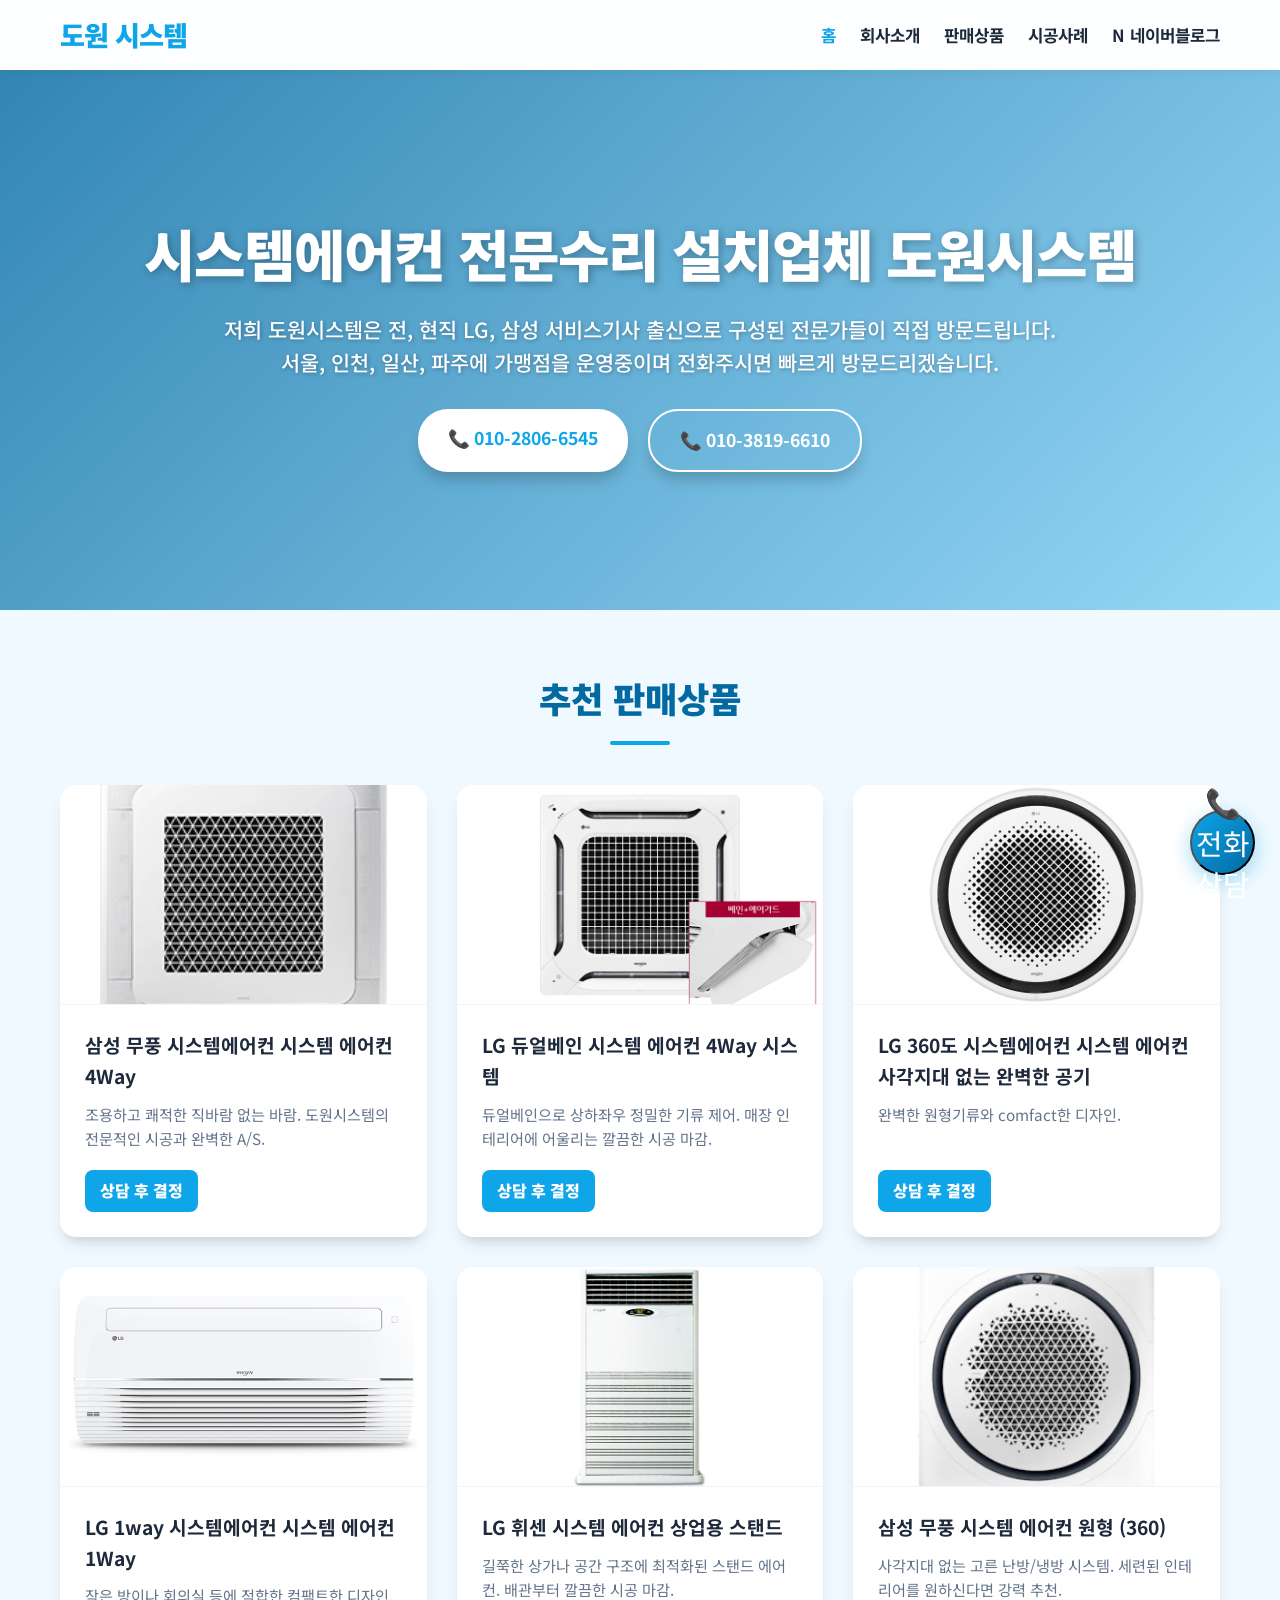
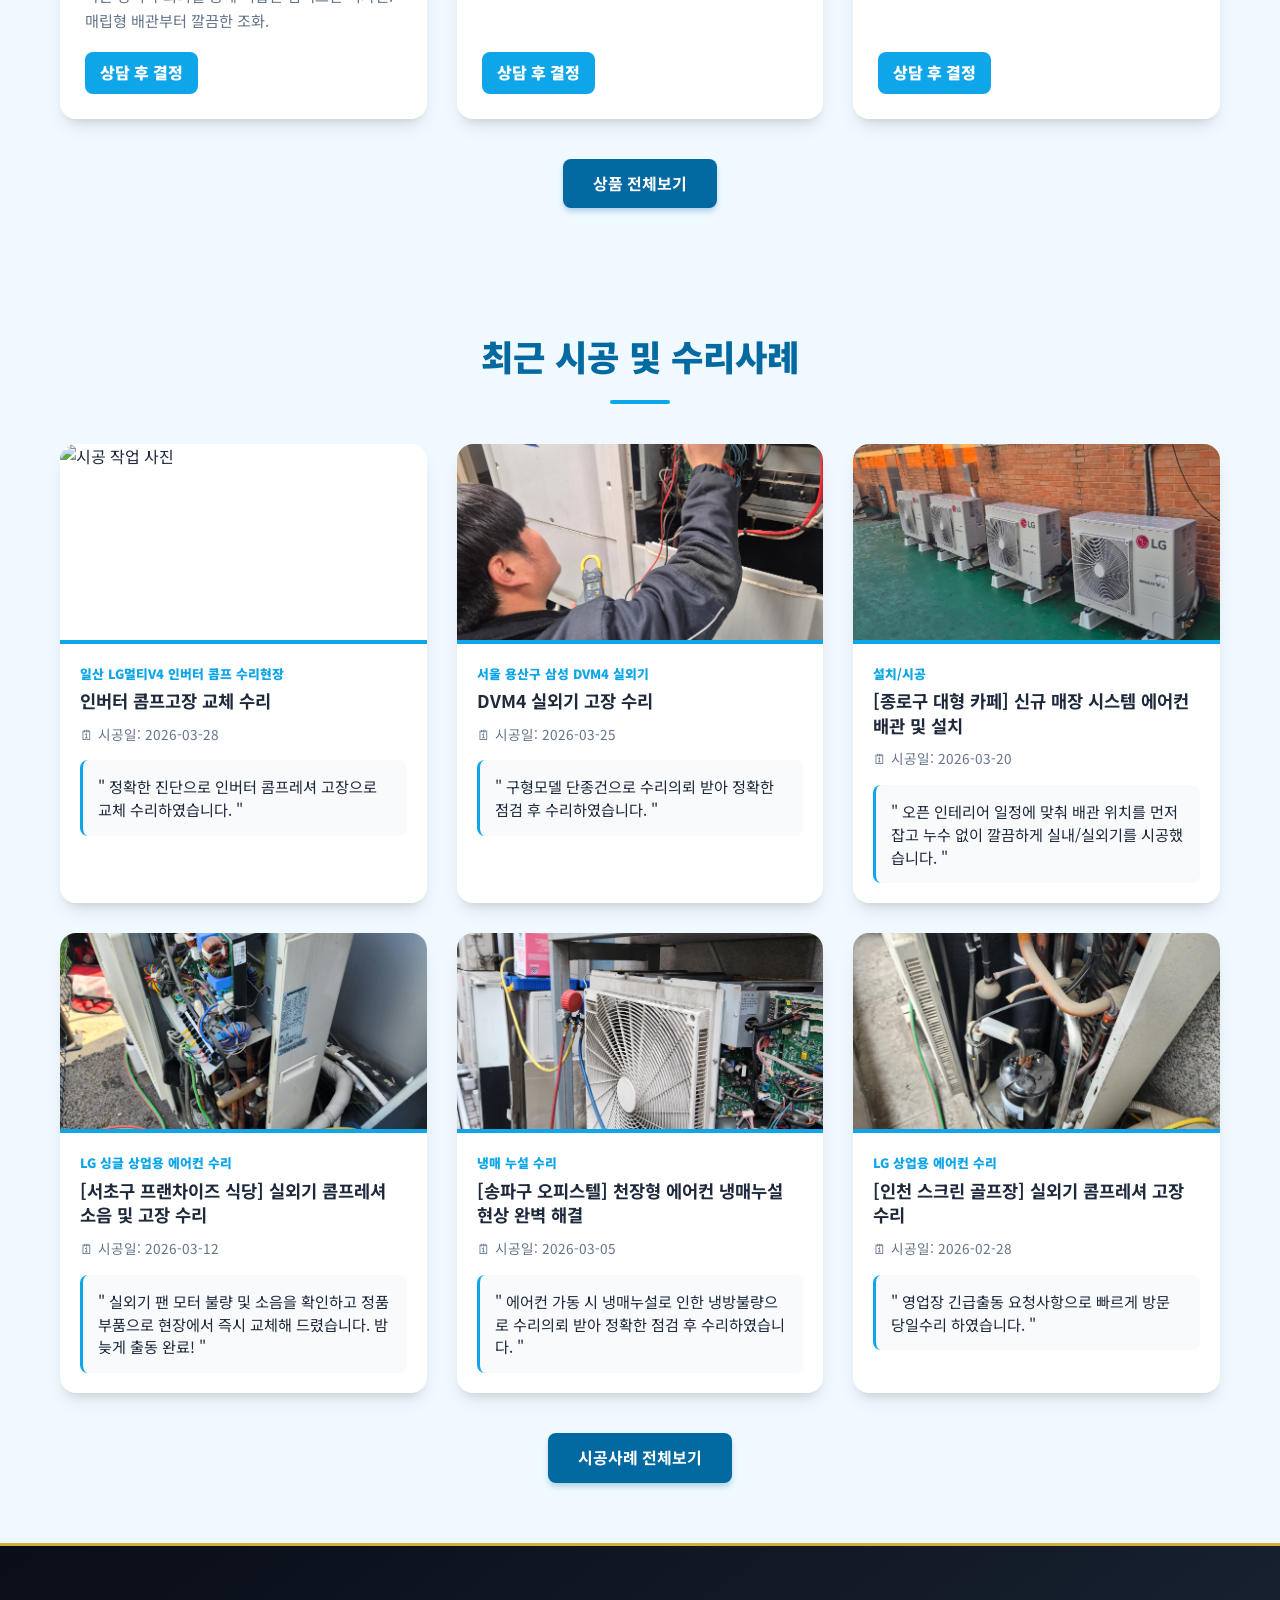
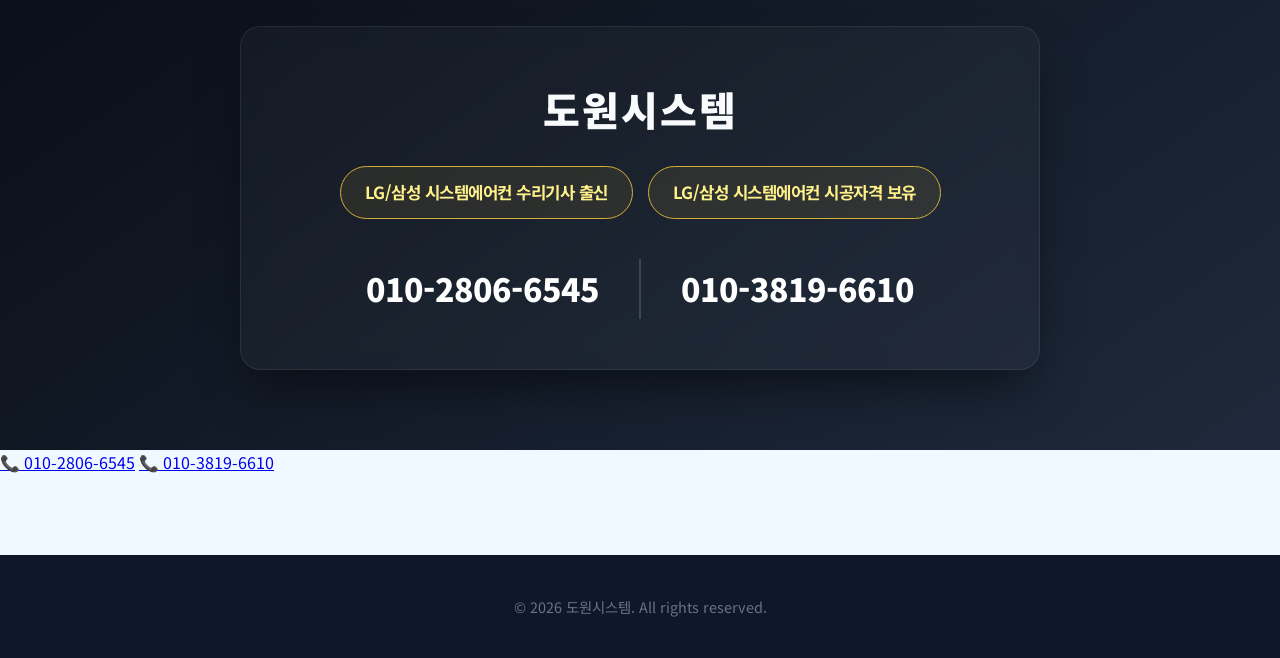
==== commit 984b3561: "Add files via upload" ====
--- a/index.html
+++ b/index.html
@@ -18,6 +18,9 @@
                 <a href="about.html">회사소개</a>
                 <a href="products.html">판매상품</a>
                 <a href="portfolio.html">시공사례</a>
+                <a href="https://blog.naver.com/junyplz" target="_blank" class="nav-blog-btn">
+                    <span class="blog-n">N</span> 네이버블로그
+                </a>
             </nav>
         </div>
     </header>
@@ -26,13 +29,13 @@
     <section id="hero" class="hero">
         <div class="hero-overlay"></div>
         <div class="hero-content">
-            <h2>시스템에어컨 수리 설치 전문업체 도원시스템</h2>
+            <h2>시스템에어컨 전문수리 설치업체 도원시스템</h2>
             <p>저희 도원시스템은 전, 현직 LG, 삼성 서비스기사 출신으로 구성된 전문가들이 직접 방문드립니다.<br>서울, 인천, 일산, 파주에 가맹점을 운영중이며 전화주시면 빠르게 방문드리겠습니다.</p>
 
 
             <div class="hero-buttons" style="margin-top: 30px;">
-                <a href="products.html" class="hero-btn">판매상품 둘러보기</a>
-                <a href="portfolio.html" class="hero-btn outline">시공사례 확인하기</a>
+                <a href="tel:01028066545" class="hero-btn">📞 010-2806-6545</a>
+                <a href="tel:01038196610" class="hero-btn outline">📞 010-3819-6610</a>
             </div>
         </div>
     </section>
@@ -75,21 +78,31 @@
                 </div>
                 <div class="pbc-contacts">
                     <div class="pbc-contact-item">
-                        <a href="tel:01038196610" class="pbc-phone">010-3819-6610</a>
+                        <a href="tel:01028066545" class="pbc-phone">010-2806-6545</a>
                     </div>
                     <div class="pbc-divider"></div>
                     <div class="pbc-contact-item">
-                        <a href="tel:01028066545" class="pbc-phone">010-2806-6545</a>
+                        <a href="tel:01038196610" class="pbc-phone">010-3819-6610</a>
                     </div>
                 </div>
             </div>
         </div>
     </section>
 
-    <!-- Floating Call Button -->
-    <a href="tel:01028066545" class="floating-call-btn" title="상담 전화 바로연결">
-        📞
-    </a>
+    <!-- Floating Call Menu -->
+    <div class="floating-menu-container">
+        <div class="floating-actions-row">
+            <div class="floating-call-wrapper">
+                <div class="floating-call-options" id="floatingCallOptions">
+                    <a href="tel:01028066545" class="floating-call-option">📞 010-2806-6545</a>
+                    <a href="tel:01038196610" class="floating-call-option">📞 010-3819-6610</a>
+                </div>
+                <button class="floating-call-btn" id="floatingCallBtn" aria-label="상담 전화">
+                    📞 전화상담
+                </button>
+            </div>
+        </div>
+    </div>
 
     <!-- Footer -->
     <footer>
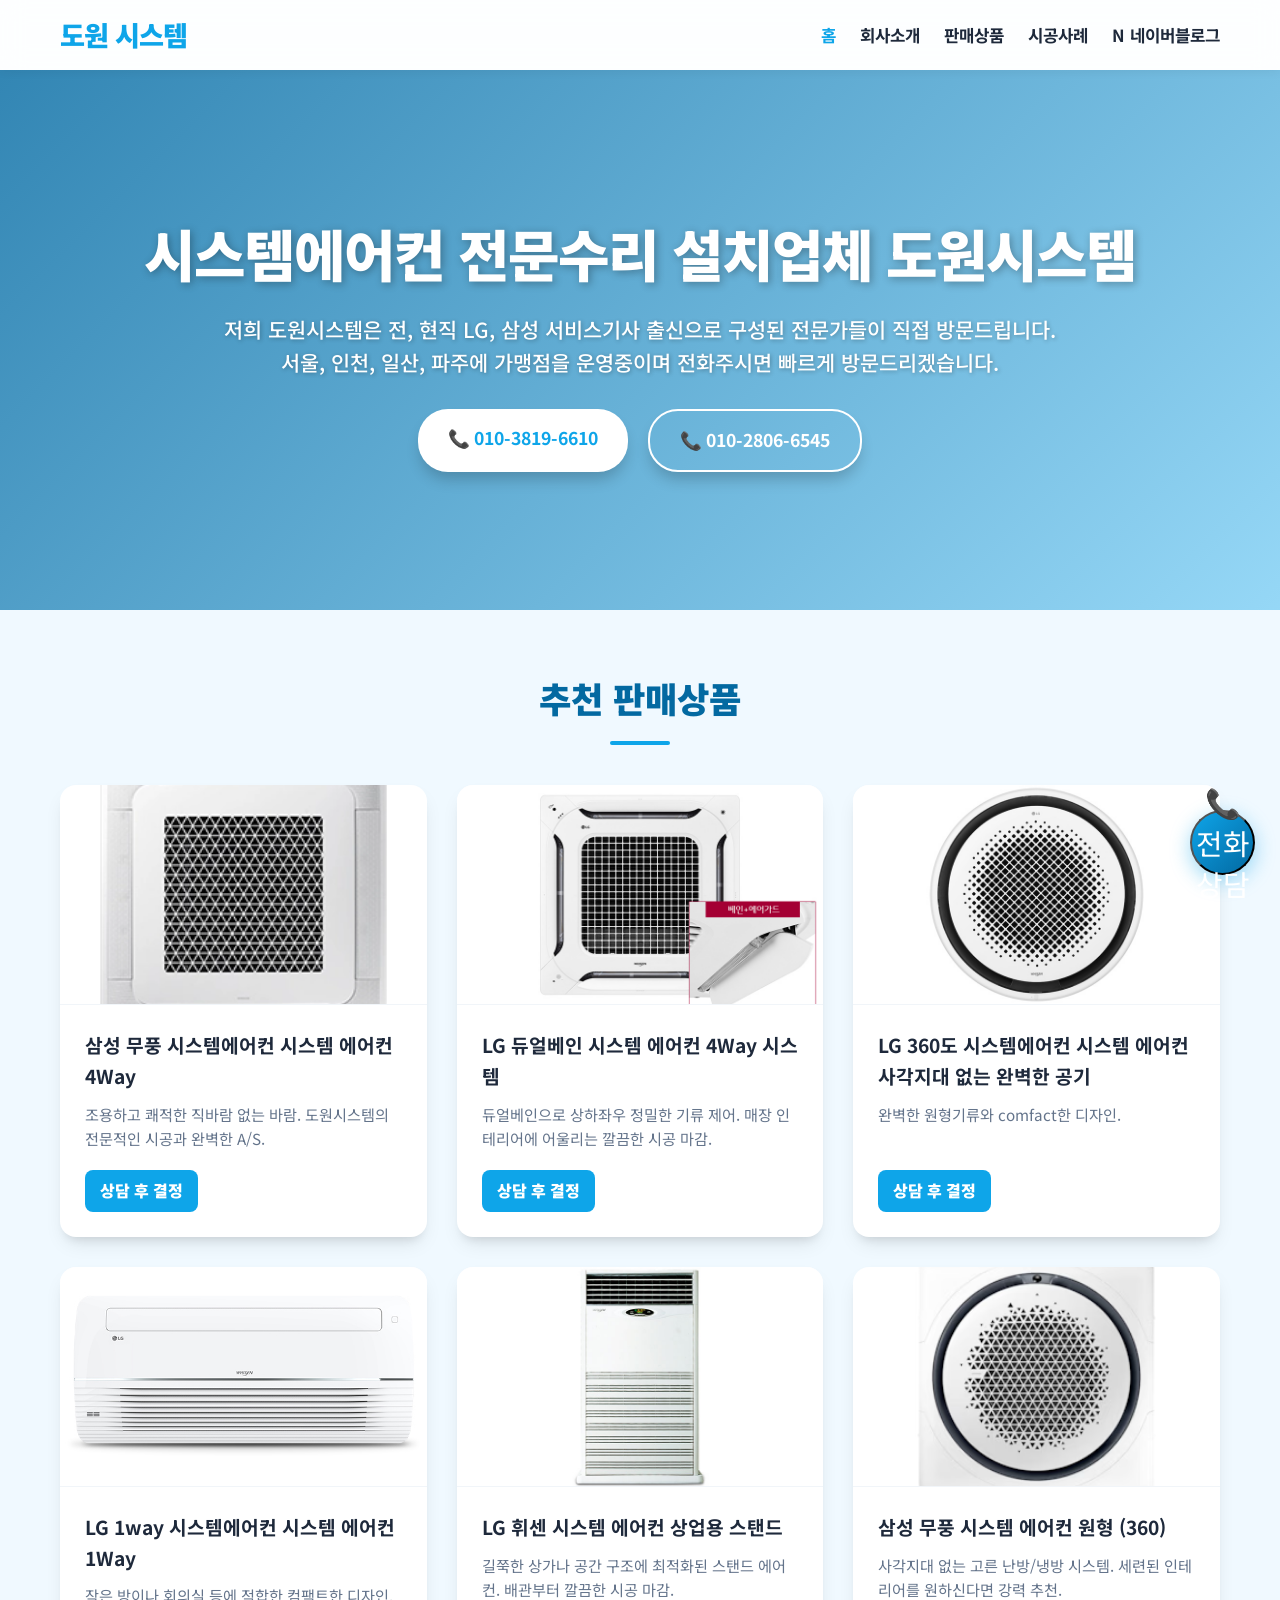
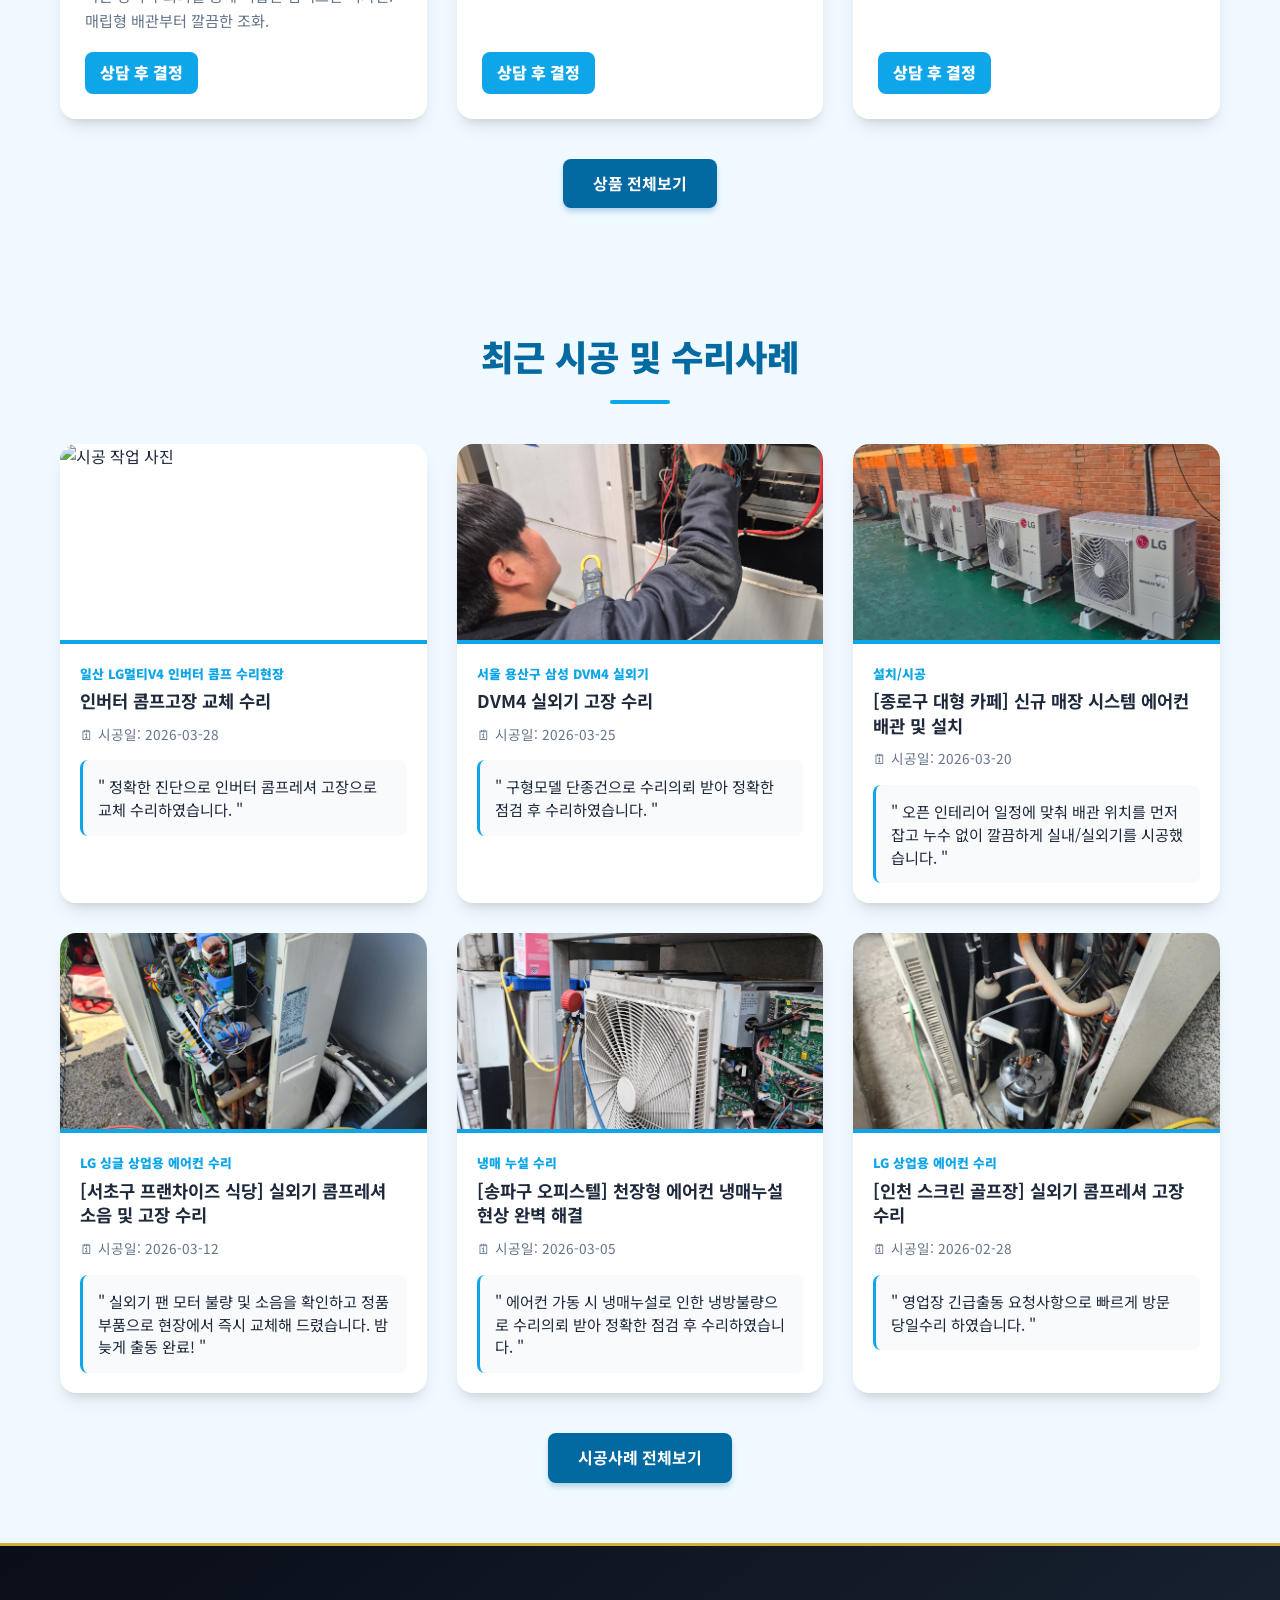
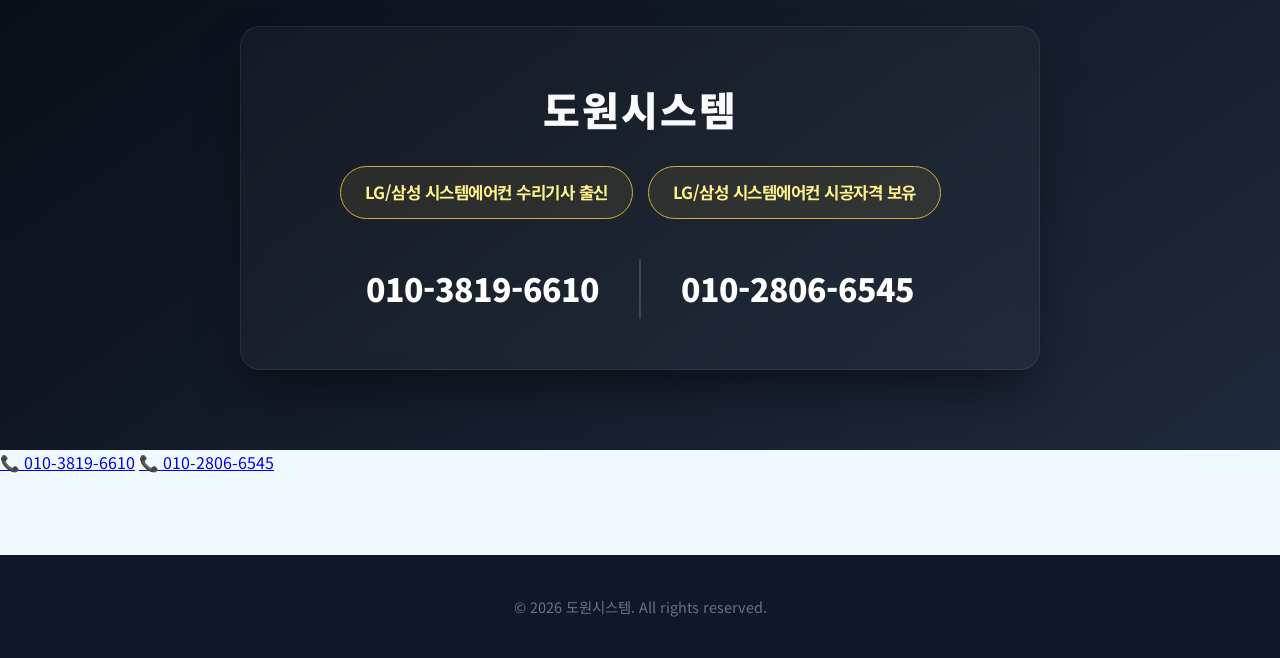
==== commit 6bb21173: "Add files via upload" ====
--- a/index.html
+++ b/index.html
@@ -1,13 +1,27 @@
 <!DOCTYPE html>
 <html lang="ko">
+
 <head>
     <meta charset="UTF-8">
     <meta name="viewport" content="width=device-width, initial-scale=1.0">
     <title>도원시스템 - 시스템 에어컨 수리 및 판매 전문</title>
     <meta name="description" content="LG, 삼성 시스템에어컨 전문. 수리, 판매, 세척을 책임지는 도원시스템입니다. 최고의 기술력으로 보답하겠습니다.">
+    <meta name="keywords" content="도원시스템, 시스템에어컨, 에어컨수리, 에어컨설치, 에어컨판매, 시스템에어컨수리, 서울에어컨, 일산에어컨">
+    <meta name="robots" content="index, follow">
+    <!-- 검색 엔진 및 소셜 공유 최적화(OG) 태그 -->
+    <meta property="og:type" content="website">
+    <meta property="og:title" content="도원시스템 - 시스템 에어컨 수리 및 판매 전문">
+    <meta property="og:description" content="LG, 삼성 시스템에어컨 전문. 수리, 판매, 세척을 책임지는 도원시스템입니다. 최고의 기술력으로 보답하겠습니다.">
+    <meta property="og:url" content="https://dowonsystem.com">
+    <meta property="og:site_name" content="도원시스템">
+    <!-- 네이버/구글 사이트 소유확인 코드는 아래에 추가하세요 -->
+    <!-- <meta name="naver-site-verification" content="네이버 서치어드바이저 확인 코드" /> -->
+    <!-- <meta name="google-site-verification" content="구글 서치콘솔 확인 코드" /> -->
     <link rel="stylesheet" href="styles.css">
-    <link href="https://fonts.googleapis.com/css2?family=Noto+Sans+KR:wght@400;500;700;900&display=swap" rel="stylesheet">
+    <link href="https://fonts.googleapis.com/css2?family=Noto+Sans+KR:wght@400;500;700;900&display=swap"
+        rel="stylesheet">
 </head>
+
 <body>
     <!-- Header -->
     <header class="navbar">
@@ -30,12 +44,13 @@
         <div class="hero-overlay"></div>
         <div class="hero-content">
             <h2>시스템에어컨 전문수리 설치업체 도원시스템</h2>
-            <p>저희 도원시스템은 전, 현직 LG, 삼성 서비스기사 출신으로 구성된 전문가들이 직접 방문드립니다.<br>서울, 인천, 일산, 파주에 가맹점을 운영중이며 전화주시면 빠르게 방문드리겠습니다.</p>
+            <p>저희 도원시스템은 전, 현직 LG, 삼성 서비스기사 출신으로 구성된 전문가들이 직접 방문드립니다.<br>서울, 인천, 일산, 파주에 가맹점을 운영중이며 전화주시면 빠르게 방문드리겠습니다.
+            </p>
 
 
             <div class="hero-buttons" style="margin-top: 30px;">
-                <a href="tel:01028066545" class="hero-btn">📞 010-2806-6545</a>
-                <a href="tel:01038196610" class="hero-btn outline">📞 010-3819-6610</a>
+                <a href="tel:01038196610" class="hero-btn">📞 010-3819-6610</a>
+                <a href="tel:01028066545" class="hero-btn outline">📞 010-2806-6545</a>
             </div>
         </div>
     </section>
@@ -78,11 +93,11 @@
                 </div>
                 <div class="pbc-contacts">
                     <div class="pbc-contact-item">
-                        <a href="tel:01028066545" class="pbc-phone">010-2806-6545</a>
+                        <a href="tel:01038196610" class="pbc-phone">010-3819-6610</a>
                     </div>
                     <div class="pbc-divider"></div>
                     <div class="pbc-contact-item">
-                        <a href="tel:01038196610" class="pbc-phone">010-3819-6610</a>
+                        <a href="tel:01028066545" class="pbc-phone">010-2806-6545</a>
                     </div>
                 </div>
             </div>
@@ -94,8 +109,8 @@
         <div class="floating-actions-row">
             <div class="floating-call-wrapper">
                 <div class="floating-call-options" id="floatingCallOptions">
+                    <a href="tel:01038196610" class="floating-call-option">📞 010-3819-6610</a>
                     <a href="tel:01028066545" class="floating-call-option">📞 010-2806-6545</a>
-                    <a href="tel:01038196610" class="floating-call-option">📞 010-3819-6610</a>
                 </div>
                 <button class="floating-call-btn" id="floatingCallBtn" aria-label="상담 전화">
                     📞 전화상담
@@ -114,4 +129,5 @@
     <script src="data.js"></script>
     <script src="script.js"></script>
 </body>
-</html>
+
+</html>
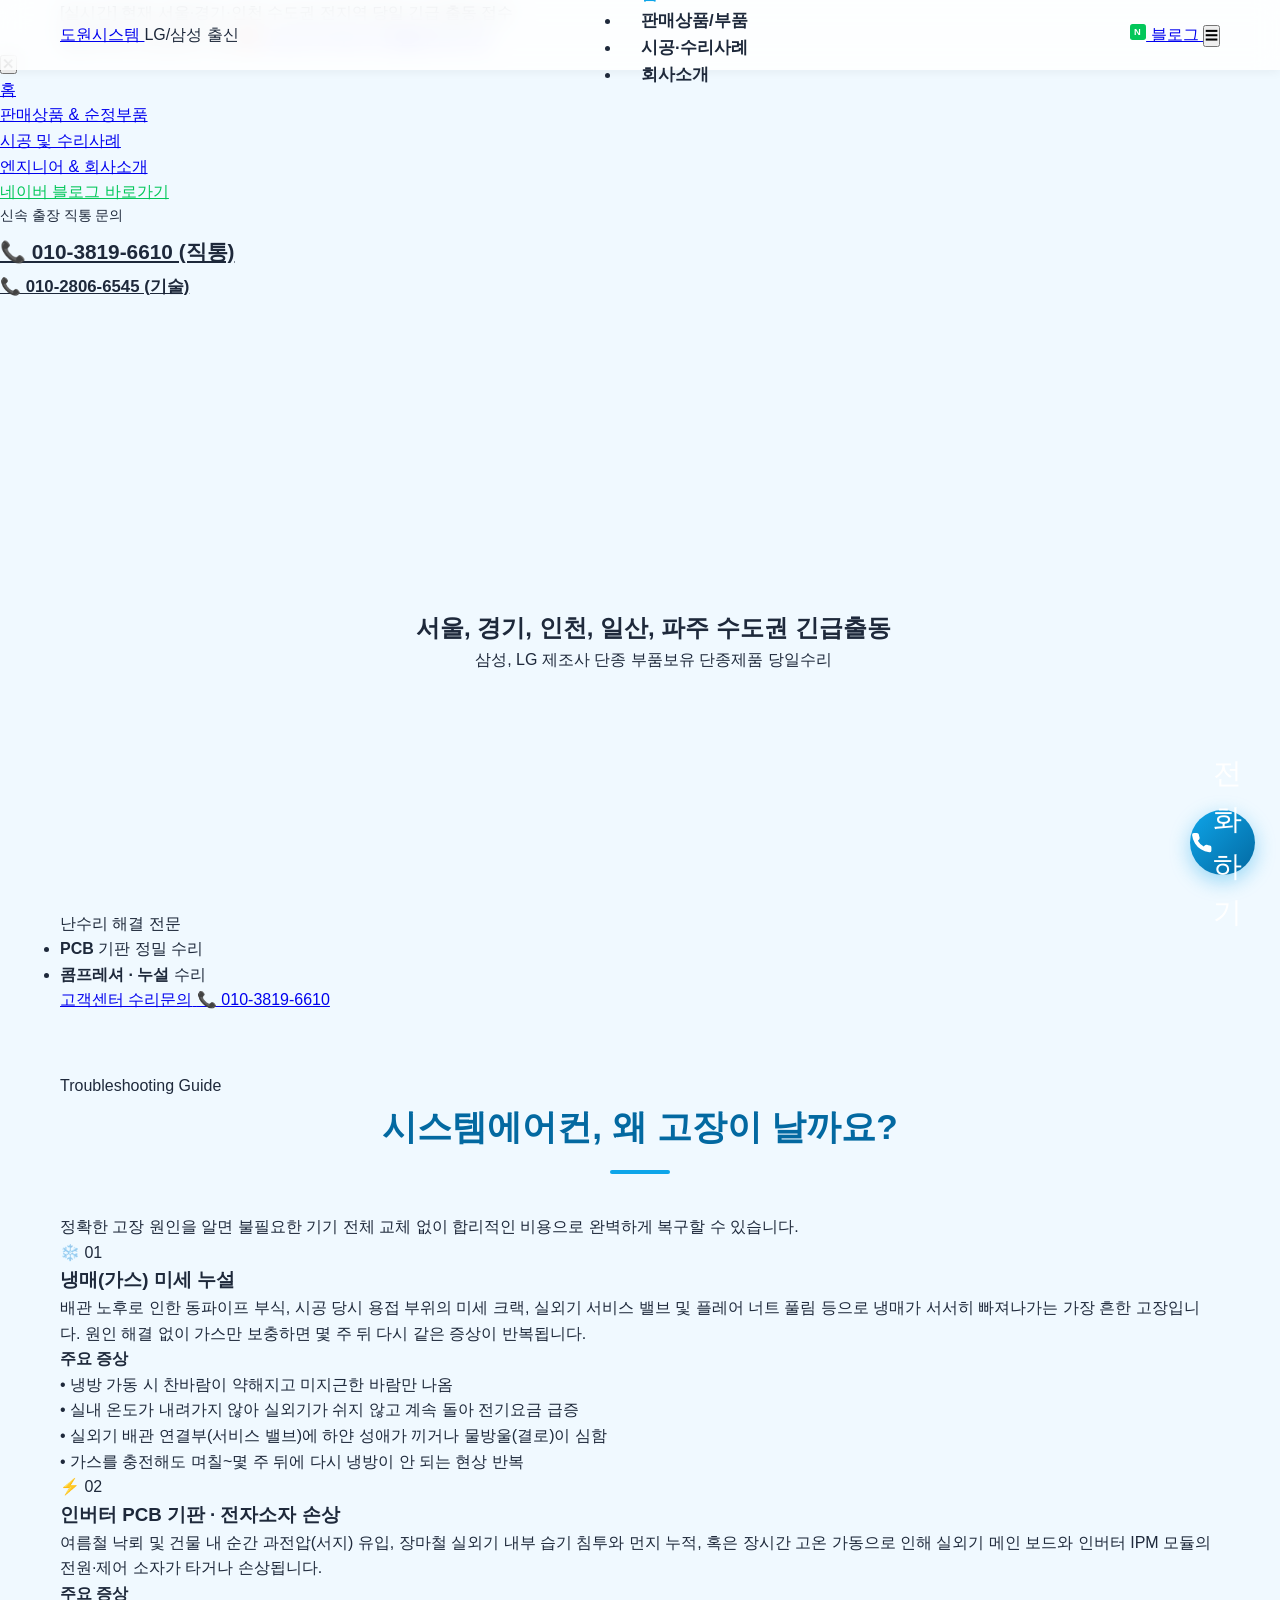
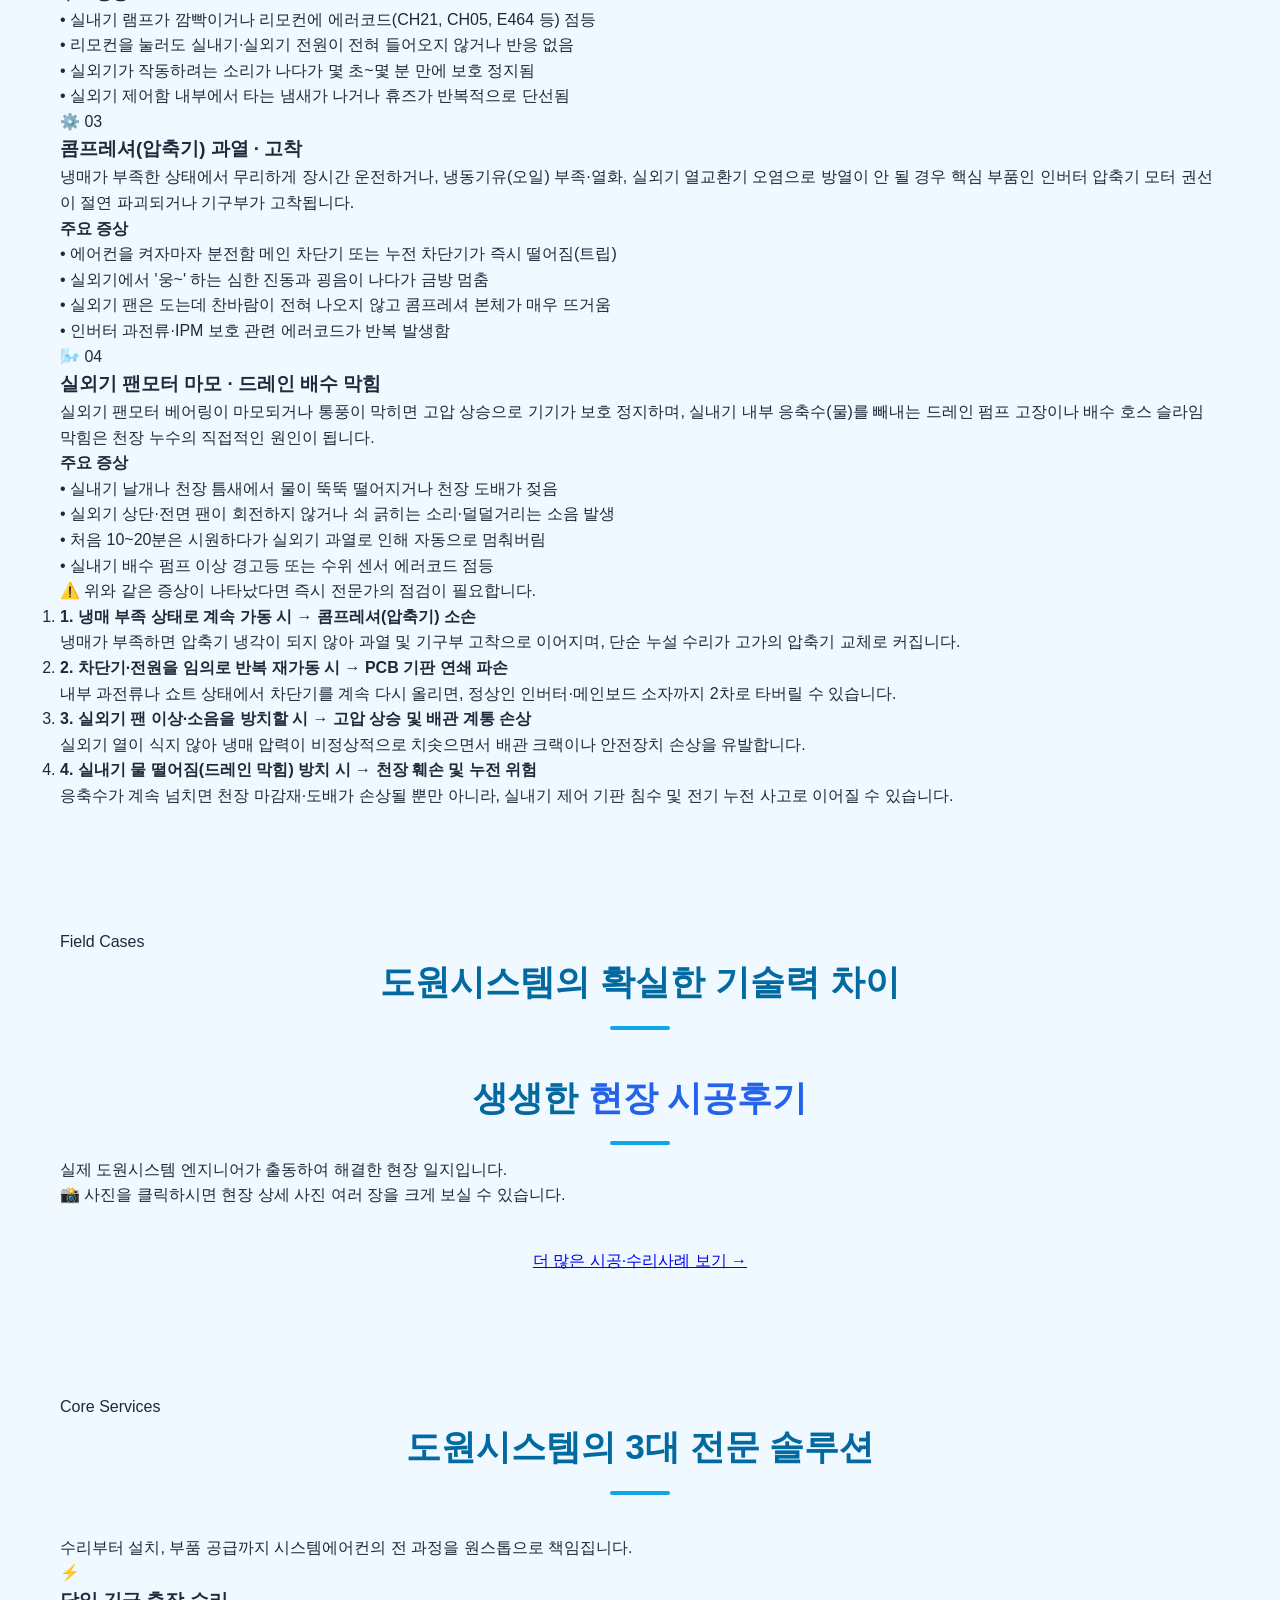
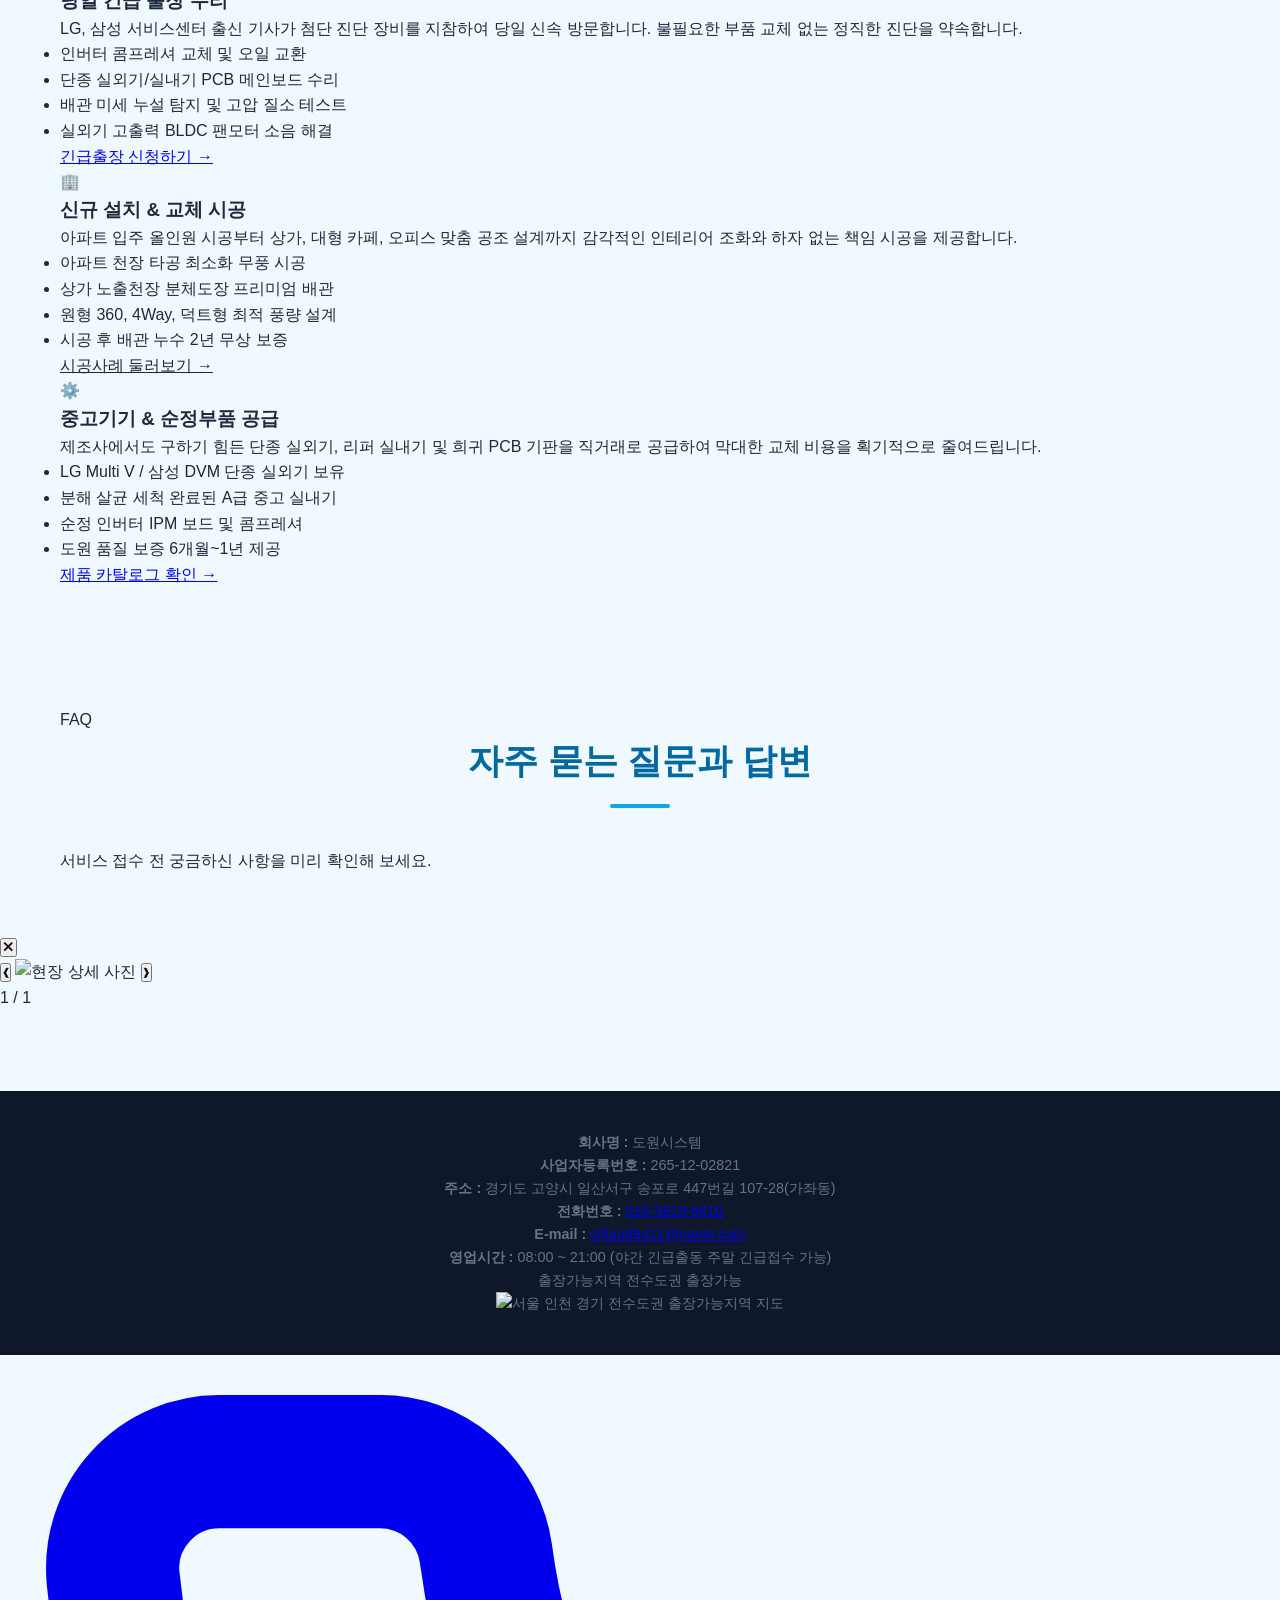
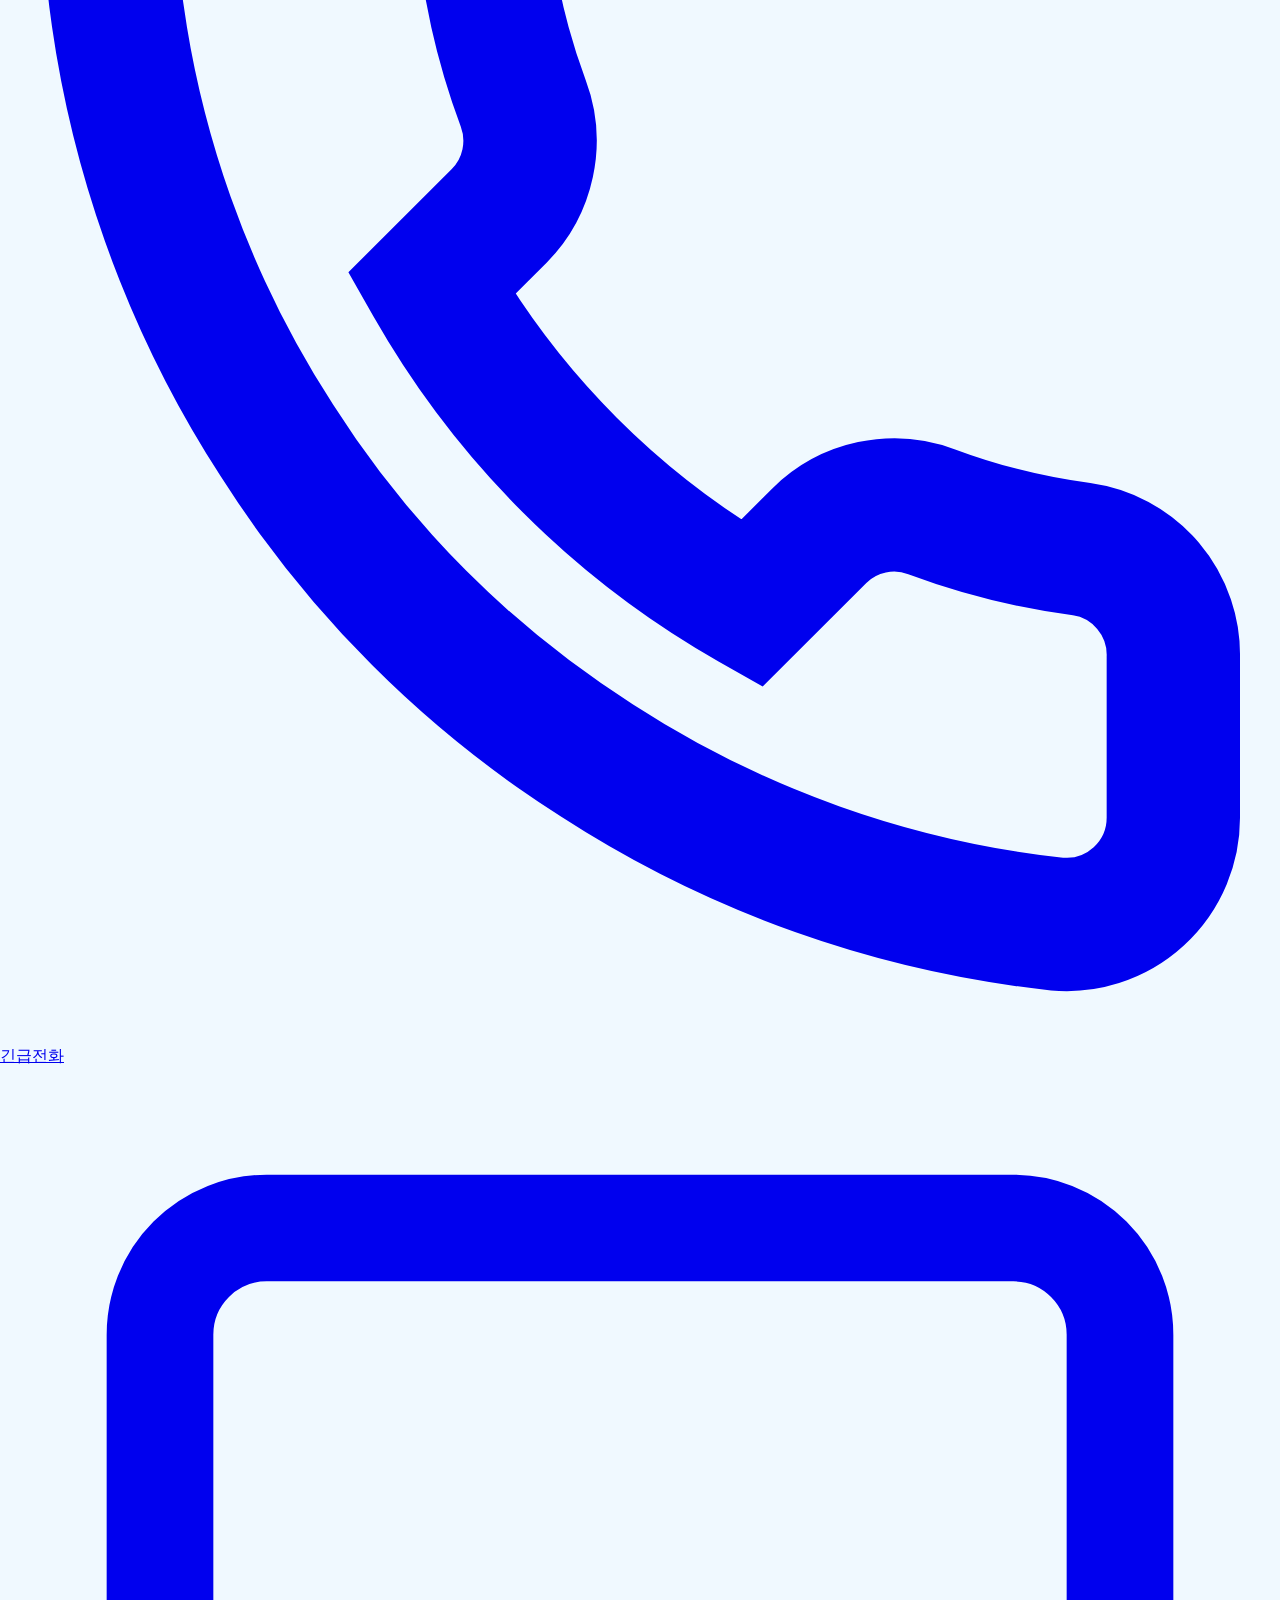
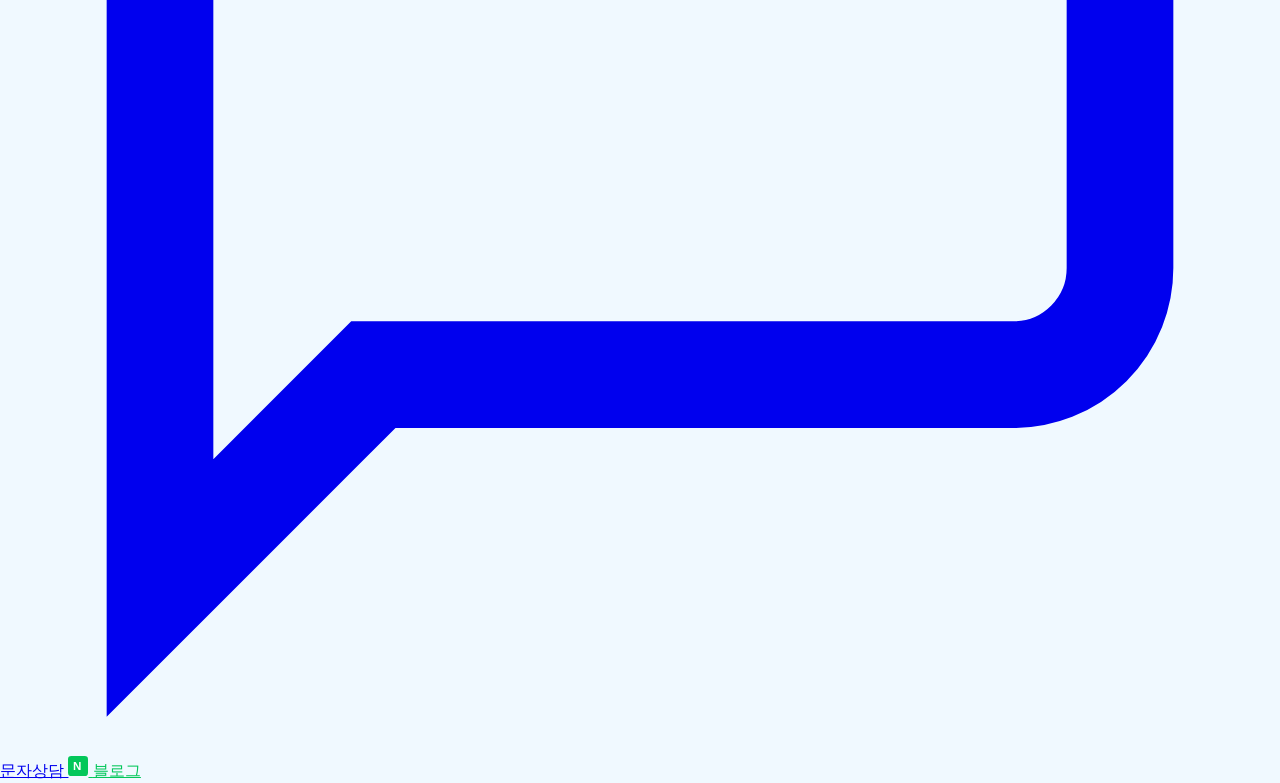
==== commit 2d52baaf: "Add files via upload" ====
--- a/index.html
+++ b/index.html
@@ -1,133 +1,413 @@
 <!DOCTYPE html>
 <html lang="ko">
-
 <head>
     <meta charset="UTF-8">
     <meta name="viewport" content="width=device-width, initial-scale=1.0">
-    <title>도원시스템 - 시스템 에어컨 수리 및 판매 전문</title>
-    <meta name="description" content="LG, 삼성 시스템에어컨 전문. 수리, 판매, 세척을 책임지는 도원시스템입니다. 최고의 기술력으로 보답하겠습니다.">
-    <meta name="keywords" content="도원시스템, 시스템에어컨, 에어컨수리, 에어컨설치, 에어컨판매, 시스템에어컨수리, 서울에어컨, 일산에어컨">
+    <title>도원시스템 | 시스템에어컨 긴급수리·설치·단종부품 전문 (수도권 당일출장)</title>
+    <meta name="description" content="전·현직 LG, 삼성 서비스센터 출신 엔지니어 직접 방문! 시스템에어컨 콤프레셔, PCB기판, 미세 냉매누설 정밀수리 및 신규설치, 단종부품 보유. 수도권 당일 신속출장.">
+    <meta name="keywords" content="도원시스템, 시스템에어컨수리, 시스템에어컨설치, LG시스템에어컨, 삼성시스템에어컨, 에어컨에러코드, CH21, E464, 콤프레셔수리, PCB기판수리, 에어컨가스충전, 서울에어컨, 경기에어컨, 인천에어컨">
     <meta name="robots" content="index, follow">
-    <!-- 검색 엔진 및 소셜 공유 최적화(OG) 태그 -->
+    
+    <!-- Open Graph (카카오톡, SNS 미리보기) -->
     <meta property="og:type" content="website">
-    <meta property="og:title" content="도원시스템 - 시스템 에어컨 수리 및 판매 전문">
-    <meta property="og:description" content="LG, 삼성 시스템에어컨 전문. 수리, 판매, 세척을 책임지는 도원시스템입니다. 최고의 기술력으로 보답하겠습니다.">
+    <meta property="og:title" content="도원시스템 | 시스템에어컨 긴급수리·설치 전문">
+    <meta property="og:description" content="전·현직 LG, 삼성 출신 엔지니어 직접 방문! 정확한 진단과 투명한 견적, 수도권 당일 신속출장.">
+    <meta property="og:image" content="images/hero-slides/slide-1.jpg">
     <meta property="og:url" content="https://dowonsystem.com">
-    <meta property="og:site_name" content="도원시스템">
-    <!-- 네이버/구글 사이트 소유확인 코드는 아래에 추가하세요 -->
-    <!-- <meta name="naver-site-verification" content="네이버 서치어드바이저 확인 코드" /> -->
-    <!-- <meta name="google-site-verification" content="구글 서치콘솔 확인 코드" /> -->
+
     <link rel="stylesheet" href="styles.css">
-    <link href="https://fonts.googleapis.com/css2?family=Noto+Sans+KR:wght@400;500;700;900&display=swap"
-        rel="stylesheet">
 </head>
-
 <body>
-    <!-- Header -->
+    <!-- 홈 식별자 (스크립트용) -->
+    <div id="isHomePage" style="display:none;"></div>
+
+    <!-- 1. 상단 실시간 출동 현황 티커 바 -->
+    <aside class="top-ticker">
+        <div class="container">
+            <div class="ticker-status">
+                <span class="status-dot"></span>
+                <span>[실시간] 현재 서울·경기·인천 수도권 전지역 당일 긴급 출동 접수</span>
+            </div>
+            <div class="ticker-links">
+                <span>평일/주말 긴급상담 지원</span>
+                <a href="sms:01038196610?body=[도원시스템문의]" class="ticker-phone-urgent">
+                    🚨 수도권 전지역 긴급출동 접수 중
+                </a>
+            </div>
+        </div>
+    </aside>
+
+    <!-- 2. 프리미엄 네비게이션 헤더 -->
     <header class="navbar">
         <div class="container">
-            <h1 class="logo"><a href="index.html" style="color:inherit;text-decoration:none;">도원 시스템</a></h1>
+            <div class="logo-wrapper">
+                <a href="index.html" class="brand-logo">
+                    도원<span>시스템</span>
+                </a>
+                <span class="brand-badge">LG/삼성 출신</span>
+            </div>
+
             <nav>
-                <a href="index.html" class="active">홈</a>
-                <a href="about.html">회사소개</a>
-                <a href="products.html">판매상품</a>
-                <a href="portfolio.html">시공사례</a>
-                <a href="https://blog.naver.com/junyplz" target="_blank" class="nav-blog-btn">
-                    <span class="blog-n">N</span> 네이버블로그
+                <ul class="nav-links">
+                    <li><a href="index.html" class="nav-link active">홈</a></li>
+                    <li><a href="products.html" class="nav-link">판매상품/부품</a></li>
+                    <li><a href="portfolio.html" class="nav-link">시공·수리사례</a></li>
+                    <li><a href="about.html" class="nav-link">회사소개</a></li>
+                </ul>
+            </nav>
+
+            <div class="nav-cta-box">
+                <a href="https://blog.naver.com/junyplz" target="_blank" class="nav-blog-btn" title="네이버 공식 블로그">
+                    <svg viewBox="0 0 24 24" width="16" height="16" fill="#03C75A"><rect width="24" height="24" rx="4" fill="#03C75A"/><text x="6" y="17" font-family="'Arial', sans-serif" font-weight="900" font-size="14" fill="#FFFFFF">N</text></svg>
+                    블로그
                 </a>
-            </nav>
+                <button class="mobile-toggle" id="mobileToggle" aria-label="메뉴 열기">
+                    ☰
+                </button>
+            </div>
         </div>
     </header>
 
-    <!-- Hero Section -->
-    <section id="hero" class="hero">
-        <div class="hero-overlay"></div>
-        <div class="hero-content">
-            <h2>시스템에어컨 전문수리 설치업체 도원시스템</h2>
-            <p>저희 도원시스템은 전, 현직 LG, 삼성 서비스기사 출신으로 구성된 전문가들이 직접 방문드립니다.<br>서울, 인천, 일산, 파주에 가맹점을 운영중이며 전화주시면 빠르게 방문드리겠습니다.
-            </p>
-
-
-            <div class="hero-buttons" style="margin-top: 30px;">
-                <a href="tel:01038196610" class="hero-btn">📞 010-3819-6610</a>
-                <a href="tel:01028066545" class="hero-btn outline">📞 010-2806-6545</a>
-            </div>
-        </div>
-    </section>
-
-    <!-- Preview Sections -->
-    <main class="container">
-        <!-- Products Preview Section -->
-        <section id="preview-products" class="section">
-            <h2 class="section-title">추천 판매상품</h2>
-            <div class="grid" id="product-grid-preview">
-                <!-- 6 Products dynamically inserted via JS -->
-            </div>
-            <div class="center-btn-container">
-                <a href="products.html" class="view-all-btn">상품 전체보기</a>
-            </div>
-        </section>
-
-        <!-- Portfolio Preview Section -->
-        <section id="preview-portfolio" class="section">
-            <h2 class="section-title">최근 시공 및 수리사례</h2>
-            <div class="grid" id="portfolio-grid-preview">
-                <!-- 6 Portfolios dynamically inserted via JS -->
-            </div>
-            <div class="center-btn-container">
-                <a href="portfolio.html" class="view-all-btn">시공사례 전체보기</a>
-            </div>
-        </section>
-    </main>
-
-
-
-    <!-- Premium Footer Business Card (Home Page Only) -->
-    <section class="premium-business-card">
-        <div class="container">
-            <div class="pbc-content">
-                <h2 class="pbc-logo">도원시스템</h2>
-                <div class="pbc-badges">
-                    <span class="pbc-badge">LG/삼성 시스템에어컨 수리기사 출신</span>
-                    <span class="pbc-badge">LG/삼성 시스템에어컨 시공자격 보유</span>
-                </div>
-                <div class="pbc-contacts">
-                    <div class="pbc-contact-item">
-                        <a href="tel:01038196610" class="pbc-phone">010-3819-6610</a>
-                    </div>
-                    <div class="pbc-divider"></div>
-                    <div class="pbc-contact-item">
-                        <a href="tel:01028066545" class="pbc-phone">010-2806-6545</a>
-                    </div>
-                </div>
-            </div>
-        </div>
-    </section>
-
-    <!-- Floating Call Menu -->
-    <div class="floating-menu-container">
-        <div class="floating-actions-row">
-            <div class="floating-call-wrapper">
-                <div class="floating-call-options" id="floatingCallOptions">
-                    <a href="tel:01038196610" class="floating-call-option">📞 010-3819-6610</a>
-                    <a href="tel:01028066545" class="floating-call-option">📞 010-2806-6545</a>
-                </div>
-                <button class="floating-call-btn" id="floatingCallBtn" aria-label="상담 전화">
-                    📞 전화상담
-                </button>
-            </div>
+    <!-- 모바일 전체화면 네비게이션 드로어 -->
+    <div class="mobile-nav-drawer" id="mobileDrawer">
+        <button class="mobile-close-btn" id="mobileCloseBtn">✕</button>
+        <ul class="mobile-nav-links">
+            <li><a href="index.html" class="mobile-nav-link">홈</a></li>
+            <li><a href="products.html" class="mobile-nav-link">판매상품 &amp; 순정부품</a></li>
+            <li><a href="portfolio.html" class="mobile-nav-link">시공 및 수리사례</a></li>
+            <li><a href="about.html" class="mobile-nav-link">엔지니어 &amp; 회사소개</a></li>
+            <li><a href="https://blog.naver.com/junyplz" target="_blank" class="mobile-nav-link" style="color:#03c75a;">네이버 블로그 바로가기</a></li>
+        </ul>
+        <div class="mobile-nav-phones">
+            <p style="font-size:0.85rem; color:var(--text-muted); margin-bottom:8px;">신속 출장 직통 문의</p>
+            <a href="tel:01038196610" style="display:block; font-size:1.3rem; font-weight:900; color:var(--accent-gold-light); margin-bottom:6px;">
+                📞 010-3819-6610 (직통)
+            </a>
+            <a href="tel:01028066545" style="display:block; font-size:1.05rem; font-weight:700; color:var(--text-secondary);">
+                📞 010-2806-6545 (기술)
+            </a>
         </div>
     </div>
 
-    <!-- Footer -->
+    <!-- 3. 메인 히어로 섹션 -->
+    <section class="hero">
+        <!-- 히어로 배경 슬라이드쇼 -->
+        <div class="hero-bg-slideshow" id="heroBgSlideshow" aria-hidden="true">
+            <img src="images/hero-slides/slide-8.jpg" alt="" class="hero-bg-slide active">
+            <img src="images/hero-slides/slide-9.jpg" alt="" class="hero-bg-slide">
+            <img src="images/hero-slides/slide-1.jpg" alt="" class="hero-bg-slide">
+            <img src="images/hero-slides/slide-2.jpg" alt="" class="hero-bg-slide">
+            <img src="images/hero-slides/slide-3.jpg" alt="" class="hero-bg-slide">
+            <img src="images/hero-slides/slide-4.jpg" alt="" class="hero-bg-slide">
+            <img src="images/hero-slides/slide-5.jpg" alt="" class="hero-bg-slide">
+        </div>
+        <div class="hero-key-overlay">
+            <div class="container">
+                <div class="hero-title-rotator" id="heroTitleRotator">
+                    <h1 class="hero-key-title active">
+                        서울, 경기, 인천, 일산, 파주 수도권 <span class="hero-urgent-red">긴급출동</span>
+                    </h1>
+                    <p class="hero-key-title">
+                        삼성, LG 제조사 단종 부품보유 단종제품 당일수리
+                    </p>
+                </div>
+            </div>
+        </div>
+        <div class="hero-slide-dots" id="heroSlideDots" aria-label="배경 슬라이드 선택"></div>
+    </section>
+
+    <!-- 타이틀 사진 하단 난수리 전문 & 수리문의 안내 바 -->
+    <section class="hero-sub-strip" aria-label="고객센터 및 난수리 전문 안내">
+        <div class="container hero-sub-inner">
+            <div class="hero-sub-left">
+                <span class="hero-sub-badge">난수리 해결 전문</span>
+                <ul class="hero-sub-list">
+                    <li><strong>PCB</strong> 기판 정밀 수리</li>
+                    <li><strong>콤프레셔 · 누설</strong> 수리</li>
+                </ul>
+            </div>
+            <a href="tel:01038196610" class="hero-sub-contact">
+                <span class="hero-sub-label">고객센터 수리문의</span>
+                <span class="hero-sub-tel">📞 010-3819-6610</span>
+            </a>
+        </div>
+    </section>
+
+    <!-- 4. 시스템에어컨 주요 고장 원인 안내 -->
+    <section class="section fault-reasons-section" id="fault-reasons">
+        <div class="container">
+            <div class="section-header">
+                <span class="section-tag">Troubleshooting Guide</span>
+                <h2 class="section-title">시스템에어컨, <span>왜 고장이 날까요?</span></h2>
+                <p class="section-desc">정확한 고장 원인을 알면 불필요한 기기 전체 교체 없이 합리적인 비용으로 완벽하게 복구할 수 있습니다.</p>
+            </div>
+
+            <div class="fault-grid">
+                <!-- 원인 1 -->
+                <div class="fault-card">
+                    <div class="fault-card-top">
+                        <span class="fault-icon">❄️</span>
+                        <span class="fault-num">01</span>
+                    </div>
+                    <h3 class="fault-title">냉매(가스) 미세 누설</h3>
+                    <p class="fault-desc">
+                        배관 노후로 인한 동파이프 부식, 시공 당시 용접 부위의 미세 크랙, 실외기 서비스 밸브 및 플레어 너트 풀림 등으로 냉매가 서서히 빠져나가는 가장 흔한 고장입니다. 원인 해결 없이 가스만 보충하면 몇 주 뒤 다시 같은 증상이 반복됩니다.
+                    </p>
+                    <div class="fault-details">
+                        <div class="fault-symptom">
+                            <strong>주요 증상</strong><br>
+                            • 냉방 가동 시 찬바람이 약해지고 미지근한 바람만 나옴<br>
+                            • 실내 온도가 내려가지 않아 실외기가 쉬지 않고 계속 돌아 전기요금 급증<br>
+                            • 실외기 배관 연결부(서비스 밸브)에 하얀 성애가 끼거나 물방울(결로)이 심함<br>
+                            • 가스를 충전해도 며칠~몇 주 뒤에 다시 냉방이 안 되는 현상 반복
+                        </div>
+                    </div>
+                </div>
+
+                <!-- 원인 2 -->
+                <div class="fault-card">
+                    <div class="fault-card-top">
+                        <span class="fault-icon">⚡</span>
+                        <span class="fault-num">02</span>
+                    </div>
+                    <h3 class="fault-title">인버터 PCB 기판 · 전자소자 손상</h3>
+                    <p class="fault-desc">
+                        여름철 낙뢰 및 건물 내 순간 과전압(서지) 유입, 장마철 실외기 내부 습기 침투와 먼지 누적, 혹은 장시간 고온 가동으로 인해 실외기 메인 보드와 인버터 IPM 모듈의 전원·제어 소자가 타거나 손상됩니다.
+                    </p>
+                    <div class="fault-details">
+                        <div class="fault-symptom">
+                            <strong>주요 증상</strong><br>
+                            • 실내기 램프가 깜빡이거나 리모컨에 에러코드(CH21, CH05, E464 등) 점등<br>
+                            • 리모컨을 눌러도 실내기·실외기 전원이 전혀 들어오지 않거나 반응 없음<br>
+                            • 실외기가 작동하려는 소리가 나다가 몇 초~몇 분 만에 보호 정지됨<br>
+                            • 실외기 제어함 내부에서 타는 냄새가 나거나 휴즈가 반복적으로 단선됨
+                        </div>
+                    </div>
+                </div>
+
+                <!-- 원인 3 -->
+                <div class="fault-card">
+                    <div class="fault-card-top">
+                        <span class="fault-icon">⚙️</span>
+                        <span class="fault-num">03</span>
+                    </div>
+                    <h3 class="fault-title">콤프레셔(압축기) 과열 · 고착</h3>
+                    <p class="fault-desc">
+                        냉매가 부족한 상태에서 무리하게 장시간 운전하거나, 냉동기유(오일) 부족·열화, 실외기 열교환기 오염으로 방열이 안 될 경우 핵심 부품인 인버터 압축기 모터 권선이 절연 파괴되거나 기구부가 고착됩니다.
+                    </p>
+                    <div class="fault-details">
+                        <div class="fault-symptom">
+                            <strong>주요 증상</strong><br>
+                            • 에어컨을 켜자마자 분전함 메인 차단기 또는 누전 차단기가 즉시 떨어짐(트립)<br>
+                            • 실외기에서 '웅~' 하는 심한 진동과 굉음이 나다가 금방 멈춤<br>
+                            • 실외기 팬은 도는데 찬바람이 전혀 나오지 않고 콤프레셔 본체가 매우 뜨거움<br>
+                            • 인버터 과전류·IPM 보호 관련 에러코드가 반복 발생함
+                        </div>
+                    </div>
+                </div>
+
+                <!-- 원인 4 -->
+                <div class="fault-card">
+                    <div class="fault-card-top">
+                        <span class="fault-icon">🌬️</span>
+                        <span class="fault-num">04</span>
+                    </div>
+                    <h3 class="fault-title">실외기 팬모터 마모 · 드레인 배수 막힘</h3>
+                    <p class="fault-desc">
+                        실외기 팬모터 베어링이 마모되거나 통풍이 막히면 고압 상승으로 기기가 보호 정지하며, 실내기 내부 응축수(물)를 빼내는 드레인 펌프 고장이나 배수 호스 슬라임 막힘은 천장 누수의 직접적인 원인이 됩니다.
+                    </p>
+                    <div class="fault-details">
+                        <div class="fault-symptom">
+                            <strong>주요 증상</strong><br>
+                            • 실내기 날개나 천장 틈새에서 물이 뚝뚝 떨어지거나 천장 도배가 젖음<br>
+                            • 실외기 상단·전면 팬이 회전하지 않거나 쇠 긁히는 소리·덜덜거리는 소음 발생<br>
+                            • 처음 10~20분은 시원하다가 실외기 과열로 인해 자동으로 멈춰버림<br>
+                            • 실내기 배수 펌프 이상 경고등 또는 수위 센서 에러코드 점등
+                        </div>
+                    </div>
+                </div>
+            </div>
+
+            <!-- 전문가 점검 강조 안내 배너 -->
+            <div class="fault-warning-box">
+                <div class="fault-warning-content">
+                    <div class="fault-warning-title">
+                        ⚠️ 위와 같은 증상이 나타났다면 즉시 전문가의 점검이 필요합니다.
+                    </div>
+                    <ol class="fault-warning-list">
+                        <li><strong>1. 냉매 부족 상태로 계속 가동 시 → 콤프레셔(압축기) 소손</strong><br>냉매가 부족하면 압축기 냉각이 되지 않아 과열 및 기구부 고착으로 이어지며, 단순 누설 수리가 고가의 압축기 교체로 커집니다.</li>
+                        <li><strong>2. 차단기·전원을 임의로 반복 재가동 시 → PCB 기판 연쇄 파손</strong><br>내부 과전류나 쇼트 상태에서 차단기를 계속 다시 올리면, 정상인 인버터·메인보드 소자까지 2차로 타버릴 수 있습니다.</li>
+                        <li><strong>3. 실외기 팬 이상·소음을 방치할 시 → 고압 상승 및 배관 계통 손상</strong><br>실외기 열이 식지 않아 냉매 압력이 비정상적으로 치솟으면서 배관 크랙이나 안전장치 손상을 유발합니다.</li>
+                        <li><strong>4. 실내기 물 떨어짐(드레인 막힘) 방치 시 → 천장 훼손 및 누전 위험</strong><br>응축수가 계속 넘치면 천장 마감재·도배가 손상될 뿐만 아니라, 실내기 제어 기판 침수 및 전기 누전 사고로 이어질 수 있습니다.</li>
+                    </ol>
+                </div>
+            </div>
+        </div>
+    </section>
+
+    <!-- 9. 최근 시공 및 수리 사례 (Portfolio) -->
+    <section class="section" style="background:var(--bg-deep);" id="portfolio-preview">
+        <div class="container">
+            <div class="section-header">
+                <span class="section-tag cyan">Field Cases</span>
+                <h2 class="section-title">도원시스템의 <span>확실한 기술력 차이</span></h2>
+                <p class="section-title" style="margin-top:6px; margin-bottom:12px;">생생한 <span style="color:#2563eb;">현장 시공후기</span></p>
+                <p class="section-desc">실제 도원시스템 엔지니어가 출동하여 해결한 현장 일지입니다.</p>
+            </div>
+
+            <!-- 시공사례 그리드 (텍스트 없음, 각 카드 안 사진 자동 슬라이드 + 클릭 시 상세 갤러리) -->
+            <div class="portfolio-grid" id="casePortfolioGrid"></div>
+            <p class="pf-slideshow-hint">📸 사진을 클릭하시면 현장 상세 사진 여러 장을 크게 보실 수 있습니다.</p>
+
+            <div style="text-align:center; margin-top:40px;">
+                <a href="portfolio.html" class="btn-hero-secondary" style="display:inline-flex;">
+                    더 많은 시공·수리사례 보기 →
+                </a>
+            </div>
+        </div>
+    </section>
+
+    <!-- 7. 핵심 3대 서비스 쇼케이스 -->
+    <section class="section" id="services">
+        <div class="container">
+            <div class="section-header">
+                <span class="section-tag">Core Services</span>
+                <h2 class="section-title">도원시스템의 <span>3대 전문 솔루션</span></h2>
+                <p class="section-desc">수리부터 설치, 부품 공급까지 시스템에어컨의 전 과정을 원스톱으로 책임집니다.</p>
+            </div>
+
+            <div class="services-grid">
+                <!-- 서비스 1 -->
+                <div class="service-card">
+                    <div class="service-card-icon">⚡</div>
+                    <h3 class="service-card-title">당일 긴급 출장 수리</h3>
+                    <p class="service-card-desc">
+                        LG, 삼성 서비스센터 출신 기사가 첨단 진단 장비를 지참하여 당일 신속 방문합니다. 불필요한 부품 교체 없는 정직한 진단을 약속합니다.
+                    </p>
+                    <ul class="service-features-list">
+                        <li>인버터 콤프레셔 교체 및 오일 교환</li>
+                        <li>단종 실외기/실내기 PCB 메인보드 수리</li>
+                        <li>배관 미세 누설 탐지 및 고압 질소 테스트</li>
+                        <li>실외기 고출력 BLDC 팬모터 소음 해결</li>
+                    </ul>
+                    <a href="tel:01038196610" class="service-card-link">긴급출장 신청하기 →</a>
+                </div>
+
+                <!-- 서비스 2 -->
+                <div class="service-card cyan">
+                    <div class="service-card-icon">🏢</div>
+                    <h3 class="service-card-title">신규 설치 &amp; 교체 시공</h3>
+                    <p class="service-card-desc">
+                        아파트 입주 올인원 시공부터 상가, 대형 카페, 오피스 맞춤 공조 설계까지 감각적인 인테리어 조화와 하자 없는 책임 시공을 제공합니다.
+                    </p>
+                    <ul class="service-features-list">
+                        <li>아파트 천장 타공 최소화 무풍 시공</li>
+                        <li>상가 노출천장 분체도장 프리미엄 배관</li>
+                        <li>원형 360, 4Way, 덕트형 최적 풍량 설계</li>
+                        <li>시공 후 배관 누수 2년 무상 보증</li>
+                    </ul>
+                    <a href="portfolio.html" class="service-card-link" style="color:var(--accent-cyan);">시공사례 둘러보기 →</a>
+                </div>
+
+                <!-- 서비스 3 -->
+                <div class="service-card">
+                    <div class="service-card-icon">⚙️</div>
+                    <h3 class="service-card-title">중고기기 &amp; 순정부품 공급</h3>
+                    <p class="service-card-desc">
+                        제조사에서도 구하기 힘든 단종 실외기, 리퍼 실내기 및 희귀 PCB 기판을 직거래로 공급하여 막대한 교체 비용을 획기적으로 줄여드립니다.
+                    </p>
+                    <ul class="service-features-list">
+                        <li>LG Multi V / 삼성 DVM 단종 실외기 보유</li>
+                        <li>분해 살균 세척 완료된 A급 중고 실내기</li>
+                        <li>순정 인버터 IPM 보드 및 콤프레셔</li>
+                        <li>도원 품질 보증 6개월~1년 제공</li>
+                    </ul>
+                    <a href="products.html" class="service-card-link">제품 카탈로그 확인 →</a>
+                </div>
+            </div>
+        </div>
+    </section>
+
+    <!-- 11. 자주 묻는 질문 (FAQ Accordion) -->
+    <section class="section faq-section" id="faq">
+        <div class="container">
+            <div class="section-header">
+                <span class="section-tag">FAQ</span>
+                <h2 class="section-title">자주 묻는 <span>질문과 답변</span></h2>
+                <p class="section-desc">서비스 접수 전 궁금하신 사항을 미리 확인해 보세요.</p>
+            </div>
+
+            <div class="faq-list" id="faqListContainer"></div>
+        </div>
+    </section>
+
+    <!-- 시공·수리 사진 갤러리 모달 (Lightbox) -->
+    <div class="pf-modal-overlay" id="pfGalleryModal" aria-hidden="true">
+        <div class="pf-modal-dialog">
+            <button type="button" class="pf-modal-close" id="pfModalClose" aria-label="닫기">✕</button>
+            <div class="pf-modal-stage">
+                <button type="button" class="pf-modal-arrow prev" id="pfModalPrev" aria-label="이전">❮</button>
+                <img src="" alt="현장 상세 사진" id="pfModalImg" class="pf-modal-img">
+                <button type="button" class="pf-modal-arrow next" id="pfModalNext" aria-label="다음">❯</button>
+            </div>
+            <div class="pf-modal-counter" id="pfModalCounter">1 / 1</div>
+            <div class="pf-modal-thumbs" id="pfModalThumbs"></div>
+        </div>
+    </div>
+
+    <!-- 13. 푸터 영역 -->
     <footer>
         <div class="container">
-            <p>&copy; 2026 도원시스템. All rights reserved.</p>
+            <div class="footer-biz-wrap">
+                <div class="footer-biz-info">
+                    <p><strong>회사명 :</strong> 도원시스템</p>
+                    <p><strong>사업자등록번호 :</strong> 265-12-02821</p>
+                    <p><strong>주소 :</strong> 경기도 고양시 일산서구 송포로 447번길 107-28(가좌동)</p>
+                    <p><strong>전화번호 :</strong> <a href="tel:01038196610">010-3819-6610</a></p>
+                    <p><strong>E-mail :</strong> <a href="mailto:chlaud9411@naver.com">chlaud9411@naver.com</a></p>
+                    <p><strong>영업시간 :</strong> 08:00 ~ 21:00 (야간 긴급출동 주말 긴급접수 가능)</p>
+                </div>
+
+                <div class="footer-map-card" aria-label="출장가능지역 지도">
+                    <div class="footer-map-header">
+                        <span class="footer-map-title">출장가능지역</span>
+                        <span class="footer-map-badge">전수도권 출장가능</span>
+                    </div>
+                    <img src="images/footer-map.jpg" alt="서울 인천 경기 전수도권 출장가능지역 지도" class="footer-real-map-img" loading="lazy">
+                </div>
+            </div>
         </div>
     </footer>
 
+    <!-- 14. 모바일 하단 고정 퀵 액션 독 (Floating Action Bar) -->
+    <aside class="mobile-bottom-bar" aria-label="모바일 하단 빠른 메뉴">
+        <a href="tel:01038196610" class="mb-btn urgent">
+            <svg viewBox="0 0 24 24" fill="none" stroke="currentColor" stroke-width="2.5"><path d="M22 16.92v3a2 2 0 0 1-2.18 2 19.79 19.79 0 0 1-8.63-3.07 19.5 19.5 0 0 1-6-6 19.79 19.79 0 0 1-3.07-8.67A2 2 0 0 1 4.11 2h3a2 2 0 0 1 2 1.72 12.84 12.84 0 0 0 .7 2.81 2 2 0 0 1-.45 2.11L8.09 9.91a16 16 0 0 0 6 6l1.27-1.27a2 2 0 0 1 2.11-.45 12.84 12.84 0 0 0 2.81.7A2 2 0 0 1 22 16.92z"/></svg>
+            <span>긴급전화</span>
+        </a>
+        <a href="sms:01038196610?body=[도원시스템문의]" class="mb-btn gold">
+            <svg viewBox="0 0 24 24" fill="none" stroke="currentColor" stroke-width="2"><path d="M21 15a2 2 0 0 1-2 2H7l-4 4V5a2 2 0 0 1 2-2h14a2 2 0 0 1 2 2z"/></svg>
+            <span>문자상담</span>
+        </a>
+        <a href="https://blog.naver.com/junyplz" target="_blank" class="mb-btn" style="color:#03c75a;">
+            <svg viewBox="0 0 24 24" width="20" height="20" fill="#03C75A"><rect width="24" height="24" rx="4" fill="#03C75A"/><text x="6" y="17" font-family="'Arial', sans-serif" font-weight="900" font-size="14" fill="#FFFFFF">N</text></svg>
+            <span>블로그</span>
+        </a>
+    </aside>
+
+    <!-- 화면 오른쪽 스크롤 고정 전화하기 버튼 (페이지 스크롤 항상 유지) -->
+    <aside class="floating-call-dock" id="floatingCallDock">
+        <a href="tel:01038196610" class="floating-call-btn" aria-label="전화하기">
+            <span class="call-pulse-wave"></span>
+            <svg viewBox="0 0 24 24" class="call-icon" fill="currentColor">
+                <path d="M22 16.92v3a2 2 0 0 1-2.18 2 19.79 19.79 0 0 1-8.63-3.07 19.5 19.5 0 0 1-6-6 19.79 19.79 0 0 1-3.07-8.67A2 2 0 0 1 4.11 2h3a2 2 0 0 1 2 1.72 12.84 12.84 0 0 0 .7 2.81 2 2 0 0 1-.45 2.11L8.09 9.91a16 16 0 0 0 6 6l1.27-1.27a2 2 0 0 1 2.11-.45 12.84 12.84 0 0 0 2.81.7A2 2 0 0 1 22 16.92z"/>
+            </svg>
+            <span class="call-label">전화하기</span>
+        </a>
+    </aside>
+
+    <!-- 스크립트 연결 -->
     <script src="data.js"></script>
     <script src="script.js"></script>
 </body>
-
-</html>+</html>
